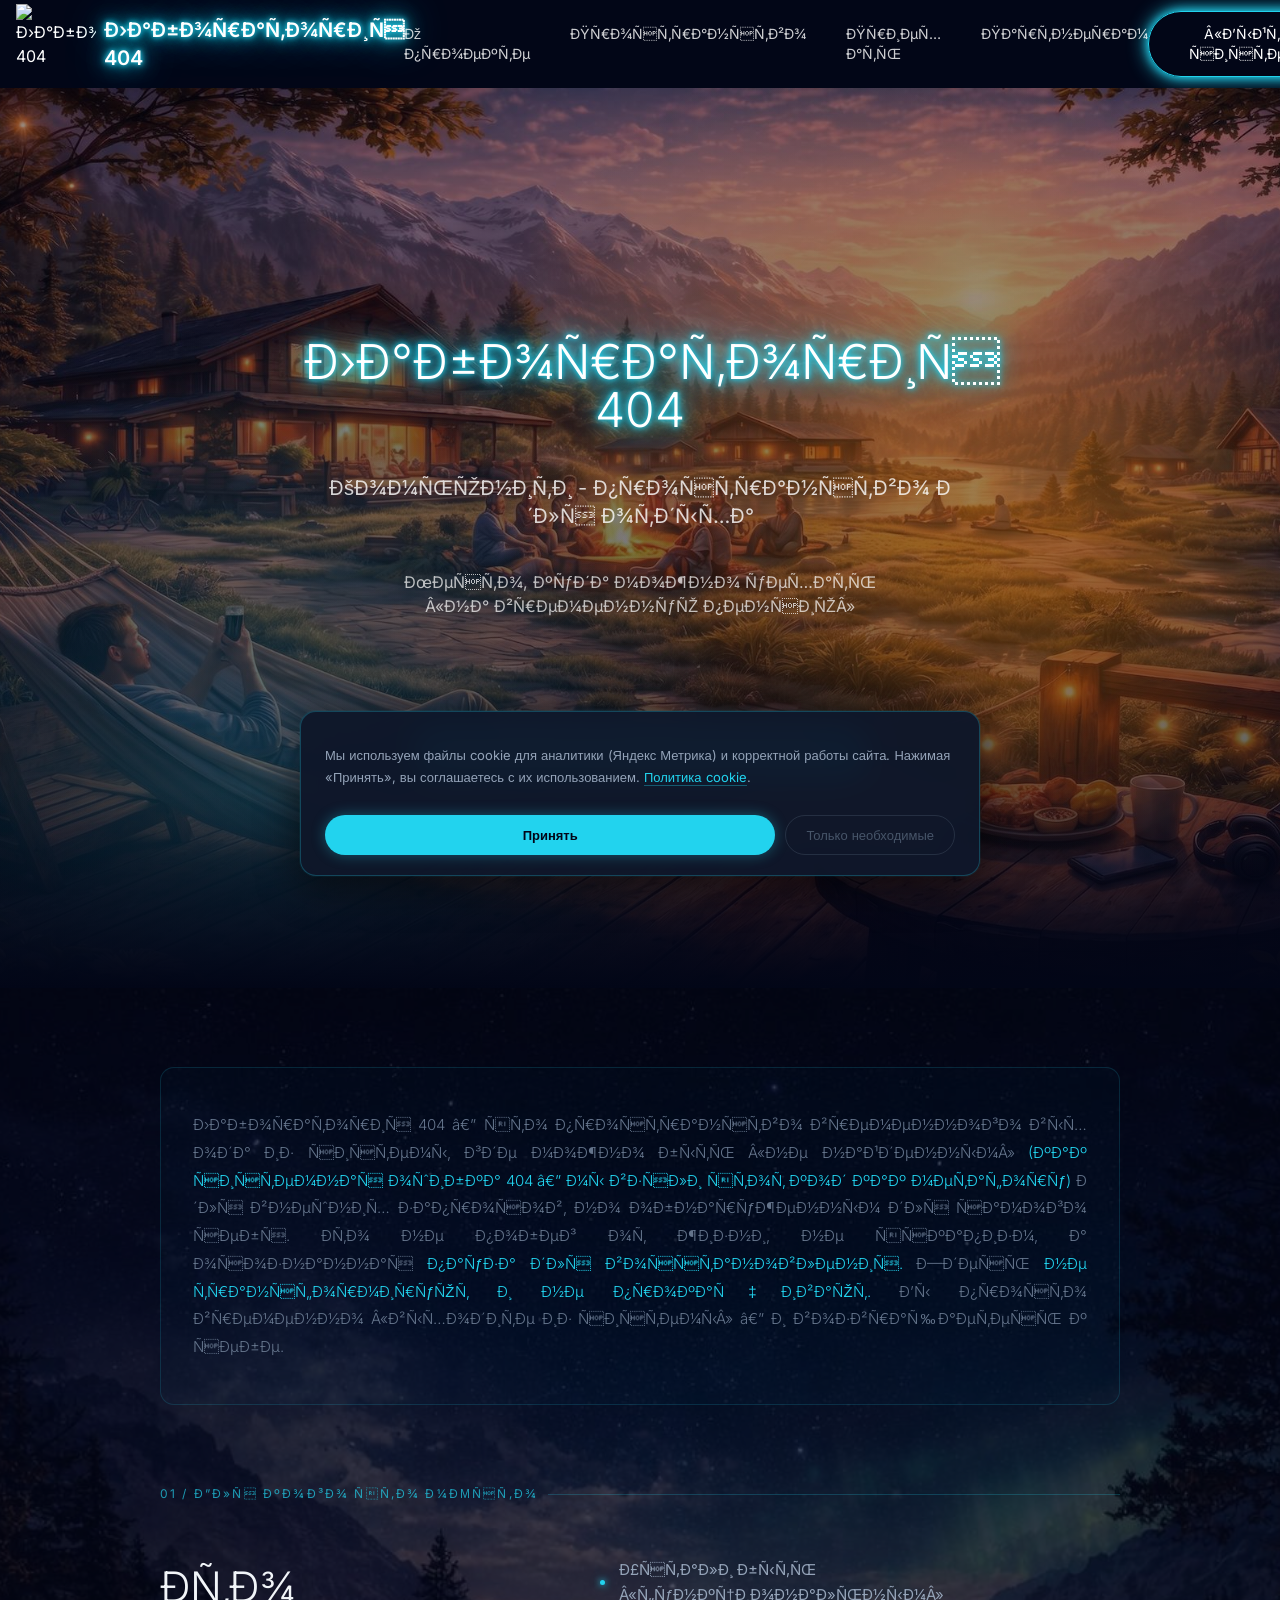
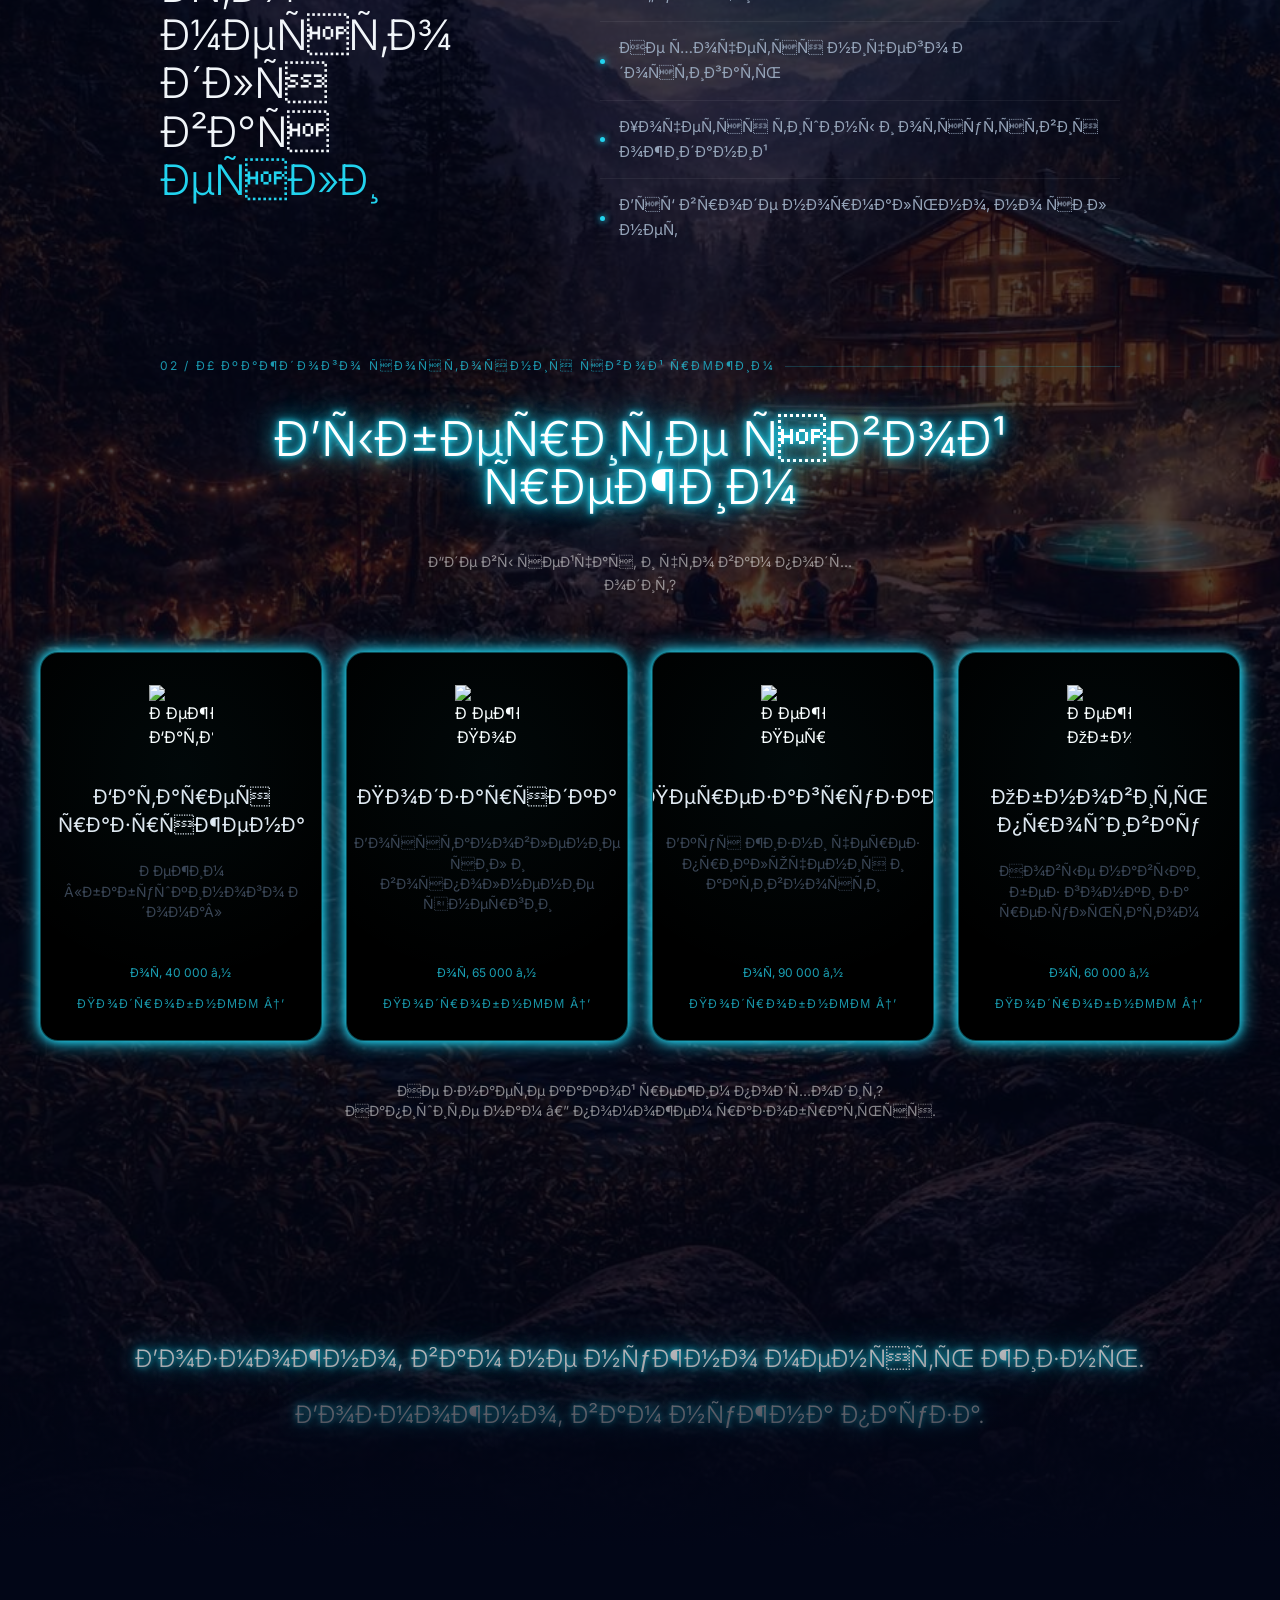
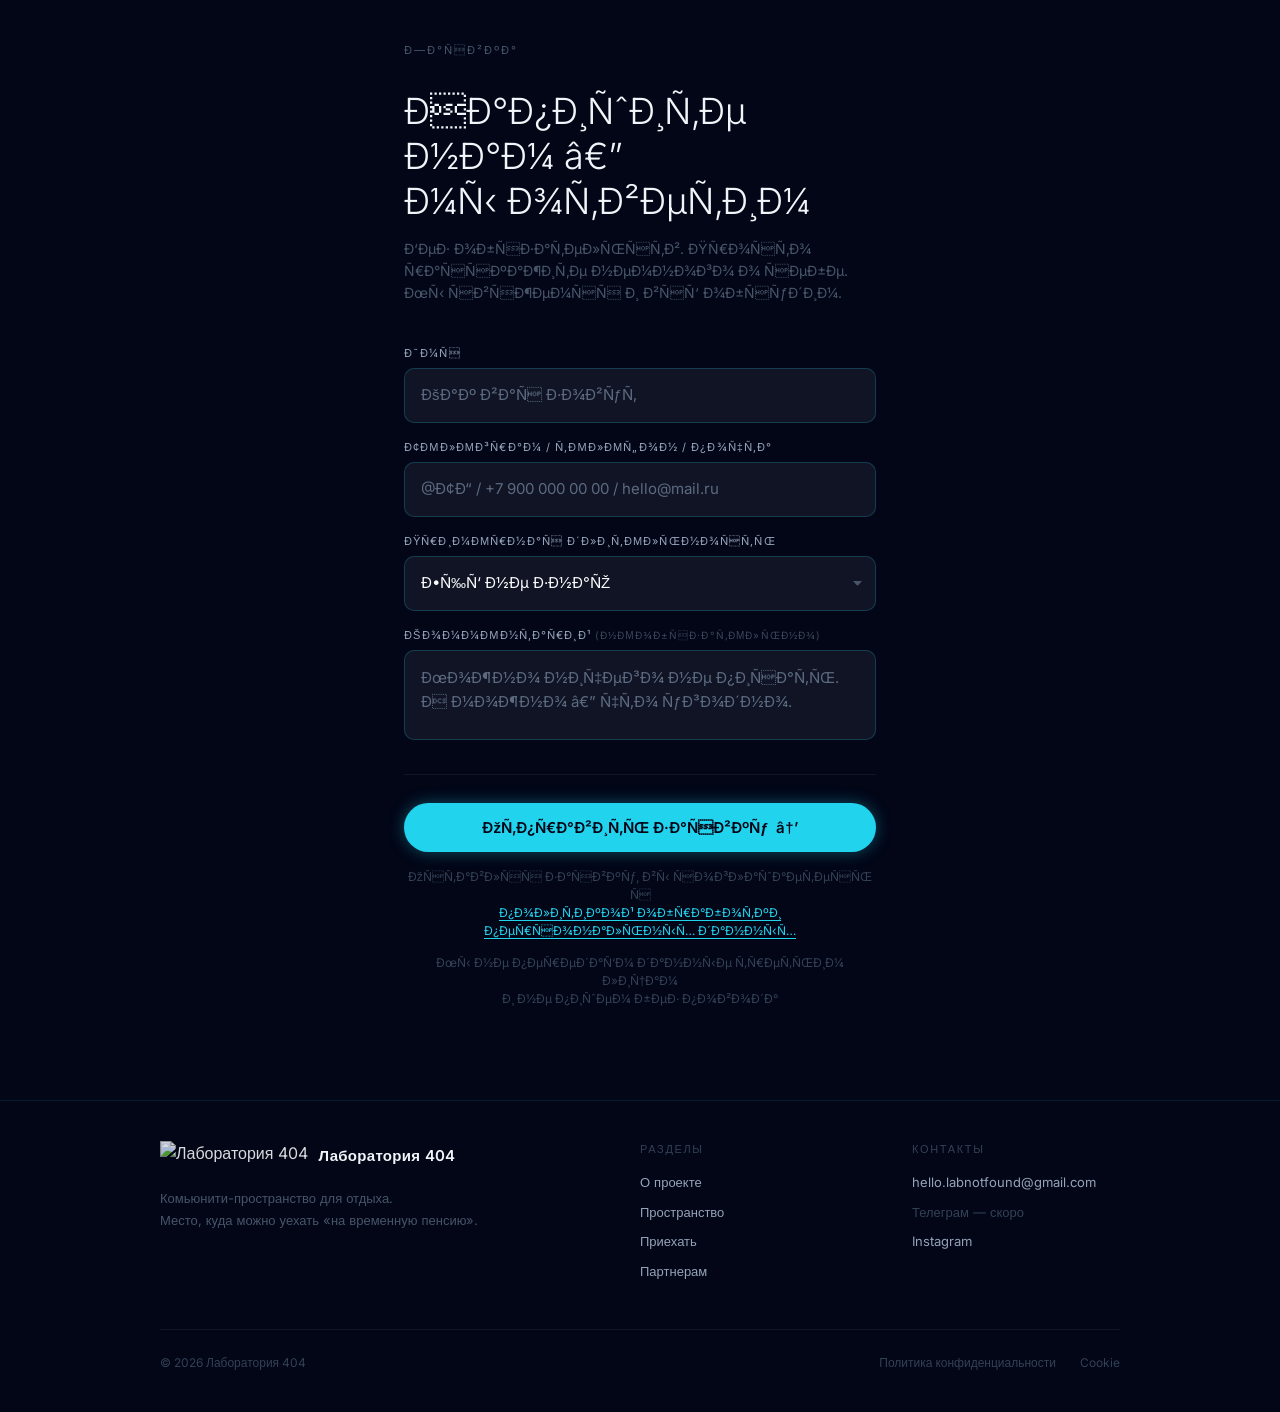
==== index.html @ 7f4d50b2 "Update index.html" ====
<!DOCTYPE html>
<html lang="ru">
<head>
  <!-- Yandex.Metrika counter -->
<script type="text/javascript">
    (function(m,e,t,r,i,k,a){
        m[i]=m[i]||function(){(m[i].a=m[i].a||[]).push(arguments)};
        m[i].l=1*new Date();
        for (var j = 0; j < document.scripts.length; j++) {if (document.scripts[j].src === r) { return; }}
        k=e.createElement(t),a=e.getElementsByTagName(t)[0],k.async=1,k.src=r,a.parentNode.insertBefore(k,a)
    })(window, document,'script','https://mc.yandex.ru/metrika/tag.js?id=109700660', 'ym');

    ym(109700660, 'init', {ssr:true, webvisor:true, clickmap:true, ecommerce:"dataLayer", referrer: document.referrer, url: location.href, accurateTrackBounce:true, trackLinks:true});
</script>
<noscript><div><img src="https://mc.yandex.ru/watch/109700660" style="position:absolute; left:-9999px;" alt="" /></div></noscript>
<!-- /Yandex.Metrika counter -->

  <!-- Meta Pixel Code -->
<script>
!function(f,b,e,v,n,t,s)
{if(f.fbq)return;n=f.fbq=function(){n.callMethod?
n.callMethod.apply(n,arguments):n.queue.push(arguments)};
if(!f._fbq)f._fbq=n;n.push=n;n.loaded=!0;n.version='2.0';
n.queue=[];t=b.createElement(e);t.async=!0;
t.src=v;s=b.getElementsByTagName(e)[0];
s.parentNode.insertBefore(t,s)}(window, document,'script',
'https://connect.facebook.net/en_US/fbevents.js');
fbq('init', '1542488367626641');
fbq('track', 'PageView');
</script>
<noscript><img height="1" width="1" style="display:none"
src="https://www.facebook.com/tr?id=1542488367626641&ev=PageView&noscript=1"
/></noscript>
<!-- End Meta Pixel Code -->
  
<!-- index.html -->
  <meta charset="UTF-8">
  <meta name="viewport" content="width=device-width, initial-scale=1.0">

  <!-- Preload критических фоновых изображений -->
  <link rel="preload" as="image" href="/hero.jpg" media="(min-width: 769px)">
  <link rel="preload" as="image" href="/hero_m.jpg" media="(max-width: 768px)">
  <link rel="preload" as="image" href="/second.jpg" media="(min-width: 769px)">
  <link rel="preload" as="image" href="/second_m.jpg" media="(max-width: 768px)">

  <!-- Шрифт Inter хостится локально — нет внешних запросов -->
  <link rel="preload" as="font" href="/fonts/inter-300.woff2" type="font/woff2" crossorigin>
  <link rel="preload" as="font" href="/fonts/inter-400.woff2" type="font/woff2" crossorigin>
  <link rel="preload" as="font" href="/fonts/inter-600.woff2" type="font/woff2" crossorigin>

  <title>Лаборатория 404 — комьюнити-пространство для отдыха</title>
  <meta name="description" content="Лаборатория 404 — комьюнити-пространство для отдыха. Место, куда можно уехать «на временную пенсию». Без обязательств, целей и продуктивности.">

  <!-- Canonical -->
  <link rel="canonical" href="https://labnotfound.ru/">

  <!-- Open Graph -->
  <meta property="og:type" content="website">
  <meta property="og:url" content="https://labnotfound.ru/">
  <meta property="og:title" content="Лаборатория 404 — комьюнити-пространство для отдыха">
  <meta property="og:description" content="Место, куда можно уехать «на временную пенсию». Без обязательств, целей и продуктивности.">
  <meta property="og:image" content="https://labnotfound.ru/hero.jpg">
  <meta property="og:locale" content="ru_RU">
  <meta property="og:site_name" content="Лаборатория 404">

  <!-- Twitter / X -->
  <meta name="twitter:card" content="summary_large_image">
  <meta name="twitter:title" content="Лаборатория 404 — комьюнити-пространство для отдыха">
  <meta name="twitter:description" content="Место, куда можно уехать «на временную пенсию». Без обязательств, целей и продуктивности.">
  <meta name="twitter:image" content="https://labnotfound.ru/hero.jpg">

  <!-- Иконки -->
  <link rel="icon" type="image/png" href="/logo.png">
  <link rel="apple-touch-icon" href="/logo.png">

  <style>
  /* ── Локальный Inter — без запросов к Google ── */
  @font-face {
    font-family: 'Inter';
    src: url('/fonts/inter-300.woff2') format('woff2');
    font-weight: 300;
    font-style: normal;
    font-display: swap;
  }
  @font-face {
    font-family: 'Inter';
    src: url('/fonts/inter-400.woff2') format('woff2');
    font-weight: 400;
    font-style: normal;
    font-display: swap;
  }
  @font-face {
    font-family: 'Inter';
    src: url('/fonts/inter-600.woff2') format('woff2');
    font-weight: 600;
    font-style: normal;
    font-display: swap;
  }

  /* ── Замена Tailwind CDN: только используемые утилиты ── */
  *, *::before, *::after { box-sizing: border-box; }
  /* Базовый reset (Tailwind preflight) */
  html { line-height: 1.5; -webkit-text-size-adjust: 100%; overflow-x: hidden; }
  body { margin: 0; padding: 0; overflow-x: hidden; }
  a { color: inherit; text-decoration: none; }
  button { background: transparent; border: none; color: inherit; font-family: inherit; cursor: pointer; padding: 0; }
  img, video { max-width: 100%; display: block; }
  .flex { display: flex; }
  .flex-col { flex-direction: column; }
  .grid { display: grid; }
  .hidden { display: none; }
  .block { display: block; }
  .inline-block { display: inline-block; }
  .fixed { position: fixed; }
  .relative { position: relative; }
  .inset-0 { top: 0; right: 0; bottom: 0; left: 0; }
  .items-center { align-items: center; }
  .items-start { align-items: flex-start; }
  .justify-center { justify-content: center; }
  .justify-between { justify-content: space-between; }
  .text-center { text-align: center; }
  .uppercase { text-transform: uppercase; }
  .cursor-pointer { cursor: pointer; }
  .object-contain { object-fit: contain; }
  .transition { transition: all 0.15s ease; }
  .transition-all { transition: all 0.15s ease; }
  .border { border-width: 1px; border-style: solid; }
  .rounded-full { border-radius: 9999px; }
  .rounded-2xl { border-radius: 1rem; }
  .w-6 { width: 1.5rem; }
  .w-16 { width: 4rem; }
  .w-20 { width: 5rem; }
  .h-0\.5 { height: 2px; }
  .h-16 { height: 4rem; }
  .h-20 { height: 5rem; }
  .min-h-screen { min-height: 100vh; }
  .max-w-2xl { max-width: 42rem; }
  .max-w-md { max-width: 28rem; }
  .mx-auto { margin-left: auto; margin-right: auto; }
  .mt-3 { margin-top: 0.75rem; }
  .mt-4 { margin-top: 1rem; }
  .mt-10 { margin-top: 2.5rem; }
  .mt-20 { margin-top: 5rem; }
  .mb-2 { margin-bottom: 0.5rem; }
  .mb-5 { margin-bottom: 1.25rem; }
  .mb-8 { margin-bottom: 2rem; }
  .mb-10 { margin-bottom: 2.5rem; }
  .mr-2 { margin-right: 0.5rem; }
  .mr-8 { margin-right: 2rem; }
  .px-4 { padding-left: 1rem; padding-right: 1rem; }
  .px-5 { padding-left: 1.25rem; padding-right: 1.25rem; }
  .px-6 { padding-left: 1.5rem; padding-right: 1.5rem; }
  .px-10 { padding-left: 2.5rem; padding-right: 2.5rem; }
  .py-1 { padding-top: 0.25rem; padding-bottom: 0.25rem; }
  .py-3 { padding-top: 0.75rem; padding-bottom: 0.75rem; }
  .py-6 { padding-top: 1.5rem; padding-bottom: 1.5rem; }
  .pt-6 { padding-top: 1.5rem; }
  .pt-40 { padding-top: 10rem; }
  .pb-6 { padding-bottom: 1.5rem; }
  .pb-24 { padding-bottom: 6rem; }
  .gap-1\.5 { gap: 0.375rem; }
  .gap-2 { gap: 0.5rem; }
  .gap-6 { gap: 1.5rem; }
  .gap-8 { gap: 2rem; }
  .space-x-10 > * + * { margin-left: 2.5rem; }
  .bg-opacity-95 { --tw-bg-opacity: 0.95; background-color: rgba(2,6,23,0.95); }
  .text-sm { font-size: 0.875rem; line-height: 1.25rem; }
  .text-xs { font-size: 0.75rem; line-height: 1rem; }
  .text-xl { font-size: 1.25rem; line-height: 1.75rem; }
  .text-2xl { font-size: 1.5rem; line-height: 2rem; }
  .text-4xl { font-size: 2.25rem; line-height: 2.5rem; }
  .text-5xl { font-size: 3rem; line-height: 1; }
  .font-light { font-weight: 300; }
  .font-semibold { font-weight: 600; }
  .leading-relaxed { line-height: 1.625; }
  .tracking-widest { letter-spacing: 0.1em; }
  .opacity-50 { opacity: 0.5; }
  .opacity-70 { opacity: 0.7; }
  .opacity-80 { opacity: 0.8; }
  .z-40 { z-index: 40; }
  .z-50 { z-index: 50; }
  /* Цвета */
  .bg-slate-950 { background-color: #020617; }
  .bg-black { background-color: #000; }
  .bg-white { background-color: #fff; }
  .bg-cyan-500 { background-color: #06b6d4; }
  .text-white { color: #fff; }
  .text-cyan-400 { color: #22d3ee; }
  .border-cyan-400 { border-color: #22d3ee; }
  /* Мобильное меню с полупрозрачным фоном */
  #mobile-menu { background-color: rgba(2,6,23,0.95); }
  /* Hover-утилиты */
  .hover\:bg-cyan-400:hover { background-color: #22d3ee; }
  .hover\:text-black:hover { color: #000; }
  .hover\:opacity-100:hover { opacity: 1; }
  /* Адаптив md: (≥768px) */
  @media (min-width: 768px) {
    .md\:hidden { display: none; }
    .md\:block { display: block; }
    .md\:flex { display: flex; }
    .md\:grid-cols-4 { grid-template-columns: repeat(4, minmax(0, 1fr)); }
    .md\:text-2xl { font-size: 1.5rem; line-height: 2rem; }
    .md\:text-5xl { font-size: 3rem; line-height: 1; }
  }
  </style>
  <style>
  body { font-family: 'Inter', sans-serif; }

  .bg-hero {
    position: relative;
    background: url('/hero.jpg');
    background-size: cover;
    background-position: center;
    overflow: hidden;
  }

.bg-secondary {
  background: url('/second.jpg');
  background-size: cover;
  background-position: center;
  background-repeat: no-repeat;
  position: relative;
}

/* затемнение, чтобы текст читался */
.bg-secondary::before {
  content: "";
  position: absolute;
  inset: 0;
  background: rgba(2,6,23,0.7);
  z-index: 0;
}

/* чтобы контент был поверх */
.bg-secondary > * {
  position: relative;
  z-index: 1;
}

    /* Glow effect */
    .glow-text {
      text-shadow:
        0 0 5px #22d3ee,
        0 0 10px #22d3ee,
        0 0 20px #22d3ee,
        0 0 40px #06b6d4;
    }

    .glow-btn {
      box-shadow: 0 0 10px #22d3ee, 0 0 20px #22d3ee;
    }


  /* Темный градиент как у igloo */
  .bg-hero::before {
    content: "";
    position: absolute;
    inset: 0;
    background:
      radial-gradient(circle at 70% 40%, rgba(255,140,0,0.2), transparent 40%),
      radial-gradient(circle at 20% 80%, rgba(34,211,238,0.2), transparent 40%),
      linear-gradient(to bottom, rgba(2,6,23,0.4), rgba(2,6,23,0.7));
    z-index: 1;
  }

  /* Лёгкое "дыхание" фона */
  .bg-secondary {
    animation: bgMove 20s ease-in-out infinite alternate;
    margin-top: -1px;       /* убираем возможный разрыв */
    padding-top: 32px;
  }

  /* Лёгкое "дыхание" фона */
  .bg-hero {
    animation: bgMove 20s ease-in-out infinite alternate;
  }

  @keyframes bgMove {
    0% { background-position: center; }
    100% { background-position: center 20%; }
  }

  /* Мобайл — ПОСЛЕ деклараций анимации, чтобы каскад гарантированно побеждал */
  @media (max-width: 768px) {
    .bg-hero {
      background-image: url('/hero_m.jpg');
      background-size: cover;
      background-position: center;
      animation: none;
    }
    .bg-secondary {
      background-image: url('/second_m.jpg');
      background-size: cover;
      background-position: center;
      animation: none;
    }
  }

  /* Контент поверх */
  .hero-content {
    position: relative;
    z-index: 3;
  }

  /* Параллакс свет */
  .light-glow {
    position: absolute;
    width: 600px;
    height: 600px;
    background: radial-gradient(circle, rgba(255,140,0,0.3), transparent 70%);
    top: 20%;
    left: 60%;
    filter: blur(80px);
    animation: floatLight 10s ease-in-out infinite alternate;
    z-index: 1;
  }

  @keyframes floatLight {
    0% { transform: translateY(0px); }
    100% { transform: translateY(-40px); }
  }

/* На секцию bg-hero добавляем нижний fade */
.bg-hero::after {
  content: "";
  position: absolute;
  bottom: 0;
  left: 0;
  right: 0;
  height: 200px;          /* высота зоны перехода */
  background: linear-gradient(
    to bottom,
    transparent,
    rgba(2, 6, 23, 1)     /* цвет должен совпасть с тоном bg-secondary */
  );
  z-index: 2;             /* поверх фото, но под контентом */
pointer-events: none;
}



/* ── Переход снизу bg-secondary → тёмный фон формы ── */
.bg-secondary::after {
  content: "";
  position: absolute;
  bottom: 0;
  left: 0;
  right: 0;
  height: 200px;
  background: linear-gradient(to bottom, transparent, #020617);
  z-index: 2;
  pointer-events: none;
}

/* ── Форма ── */
.form-section {
  max-width: 520px;
  margin: 0 auto;
  padding: 80px 24px 80px;
}
.form-eyebrow {
  font-size: 11px;
  letter-spacing: 0.18em;
  text-transform: uppercase;
  color: #475569;
  margin-bottom: 16px;
}
.form-heading {
  font-size: clamp(24px, 5vw, 36px);
  font-weight: 300;
  line-height: 1.25;
  color: #f1f5f9;
  margin-bottom: 10px;
}
.form-sub {
  font-size: 14px;
  color: #475569;
  line-height: 1.6;
  margin-bottom: 40px;
}
.f-label {
  display: block;
  font-size: 11px;
  letter-spacing: 0.1em;
  text-transform: uppercase;
  color: #94a3b8;
  margin-bottom: 7px;
}
.f-input, .f-select, .f-textarea {
  width:100%;
  background:rgba(255,255,255,.06);
  border:1px solid rgba(34,211,238,.22);
  border-radius:10px;
  padding:15px 16px;
  font-family:'Inter',sans-serif;
  font-size:15px;
  font-weight:400;
  line-height:1.5;
  color:#f8fafc;
  outline:none;
  transition:background .2s, border-color .2s, box-shadow .2s;
  appearance:none;
  -webkit-appearance:none;
}

.f-input::placeholder,
.f-textarea::placeholder {
  color:#64748b;
  opacity:0.9;
}

.f-input:focus,
.f-select:focus,
.f-textarea:focus {
  background:rgba(34,211,238,.05);
  border-color:#22d3ee;
  box-shadow:0 0 0 3px rgba(34,211,238,.12);
}
.f-textarea { resize: none; height: 90px; line-height: 1.6; }
.f-select-wrap { position: relative; }
.f-select-wrap::after {
  content: '';
  position: absolute;
  right: 14px; top: 50%;
  transform: translateY(-50%);
  width: 9px; height: 5px;
  background: #475569;
  clip-path: polygon(0 0, 100% 0, 50% 100%);
  pointer-events: none;
}
.f-select option { background: #0f172a; color: #f1f5f9; }
.f-mode-row {
  background:rgba(34,211,238,.08);
  border:1px solid rgba(34,211,238,.35);
  border-radius:10px;
  padding:14px 16px;
  font-size:15px;
  font-weight:500;
  color:#67e8f9;
  line-height:1.5;
}
.f-divider { height: 0.5px; background: rgba(255,255,255,0.06); margin: 28px 0; }
.f-submit {
  width: 100%;
  background: #22d3ee;
  color: #020617;
  border: none;
  border-radius: 99px;
  padding: 15px 24px;
  font-family: 'Inter', sans-serif;
  font-size: 15px;
  font-weight: 600;
  cursor: pointer;
  box-shadow: 0 0 16px rgba(34,211,238,0.35);
  transition: box-shadow 0.2s, opacity 0.2s;
  display: flex; align-items: center; justify-content: center; gap: 8px;
}
.f-submit:hover { box-shadow: 0 0 28px rgba(34,211,238,0.55); opacity: 0.92; }
.f-submit:disabled { opacity: 0.4; cursor: not-allowed; }
.f-arrow { transition: transform 0.2s; display: inline-block; }
.f-submit:not(:disabled):hover .f-arrow { transform: translateX(4px); }
.f-status { margin-top: 14px; font-size: 13px; text-align: center;  }
.f-status.success { color: #4ade80; }
.f-status.error   { color: #f87171; }
.f-note { margin-top: 18px; font-size: 12px; color: #334155; text-align: center; line-height: 1.5; }
.field-gap { margin-bottom: 16px; }

.page-hero {
  padding: 60px 0 18px;
}

.hero-eyebrow {
  font-size: 12px;
  letter-spacing: 0.18em;
  text-transform: uppercase;
  color: #22d3ee;
  opacity: 0.7;
  margin-bottom: 40px;
  display: flex;
  align-items: center;
  gap: 10px;
  width: 100%;
  overflow: hidden;
}

.hero-eyebrow span {
  white-space: nowrap;
  flex-shrink: 1;
  min-width: 0;
  overflow: hidden;
  text-overflow: clip;
}

/* линия */
.hero-eyebrow::after {
  content: "";
  flex-grow: 1;
  height: 0.5px;
  background: rgba(34,211,238,0.3);
}

@media (max-width: 768px) {
  .page-hero {
    padding: 40px 24px 36px;
  }
  .hero-eyebrow {
    font-size: 9px;
    letter-spacing: 0.12em;
    gap: 8px;
  }
  .section-num {
    font-size: 9px !important;
    letter-spacing: 0.12em !important;
    gap: 8px !important;
  }
}
.mode-card {
      background: #000;
      border: 1.5px solid rgba(34,211,238,0.35);
      border-radius: 18px;
      padding: 32px 24px 28px;
      display: flex; flex-direction: column;
      align-items: center; text-align: center;
      cursor: pointer;
      transition: border-color 0.25s, transform 0.2s, box-shadow 0.25s;
      position: relative; overflow: hidden;
    }
    .mode-card:hover {
      border-color: rgba(34,211,238,0.8);
      box-shadow: 0 0 24px rgba(34,211,238,0.2), 0 0 48px rgba(34,211,238,0.08);
      transform: translateY(-3px);
    }
    .mode-card::before {
      content: ""; position: absolute; inset: 0;
      background: radial-gradient(circle at 50% 30%, rgba(34,211,238,0.04), transparent 70%);
      pointer-events: none;
    }


  .lab-section {
    padding: 24px 48px 24px;
    font-family: 'Inter', sans-serif;
    color: #f1f5f9;
  }

  .lab-inner {
    max-width: 960px;
    margin: 0 auto;
  }

  .section-num {
    font-size: 12px;
    letter-spacing: 0.18em;
    text-transform: uppercase;
    color: #22d3ee;
    opacity: 0.7;
    margin-bottom: 25px;
    display: flex;
    align-items: center;
    gap: 10px;
  }
.section-num {
  grid-column: 1 / -1;
  width: 100%;
}
  .section-num::after {
    content: "";
    flex: 1;
    height: 0.5px;
    background: rgba(34,211,238,0.3);
  }

  .layout-2col {
    display: grid;
    grid-template-columns: 1fr 1fr;
    gap: 12px 80px;
    align-items: start;
  }

  .section-title {
    font-size: 42px;
    font-weight: 300;
    line-height: 1.15;
    color: #f1f5f9;
    margin-bottom: 10px;
    letter-spacing: -0.02em;
  }

  .section-title em {
    font-style: normal;
    color: #22d3ee;
  }

  .who-flex {
    gap: 80px;
  }

  .items-list {
    display: flex;
    flex-direction: column;
    gap: 0;
  }

  .items-list li {
    font-size: 15px;
    color: #94a3b8;
    line-height: 1.65;
    list-style: none;
    display: flex;
    align-items: center;
    gap: 14px;
    padding: 14px 0;
    border-bottom: 0.5px solid rgba(255,255,255,0.06);
  }

  .items-list li::before {
    content: "";
    width: 5px;
    height: 5px;
    border-radius: 50%;
    background: #22d3ee;
    box-shadow: 0 0 6px #22d3ee, 0 0 12px rgba(34,211,238,0.4);
    flex-shrink: 0;
  }

  .items-list li:last-child {
    border-bottom: none;
  }

  .items-list li .dot {
    width: 3px;
    height: 3px;
    border-radius: 50%;
    background: #22d3ee;
    margin-top: 6px;
    flex-shrink: 0;
    opacity: 0.6;
  }

  .right-col {
    padding-top: 32px;
  }

  .right-label {
    font-size: 11px;
    letter-spacing: 0.18em;
    text-transform: uppercase;
    color: #22d3ee;
    opacity: 0.5;
    margin-bottom: 10px;
  }

  .principle-list {
    display: flex;
    flex-direction: column;
  }

  .principle-item {
    display: grid;
    grid-template-columns: 40px 1fr;
    gap: 8px;
    align-items: start;
    padding: 10px 0;
    border-top: 0.5px solid rgba(255,255,255,0.05);
  }

  .principle-item:last-child {
    border-bottom: 0.5px solid rgba(255,255,255,0.05);
  }

  .p-num {
    font-size: 11px;
    color: #22d3ee;
    opacity: 0.4;
    letter-spacing: 0.1em;
    padding-top: 3px;
  }

  .p-title {
    font-size: 15px;
    font-weight: 400;
    color: #e2e8f0;
    margin-bottom: 6px;
  }

  .p-desc {
    font-size: 13px;
    color: #475569;
    line-height: 1.7;
  }

  .mission-block {
    margin-top: 24px;
margin-bottom: 40px;
    padding: 28px 32px;
    border: 0.5px solid rgba(34,211,238,0.15);
    border-radius: 14px;
    background: rgba(34,211,238,0.02);
  }

  .mission-block p {
    font-size: 15px;
    color: #64748b;
    line-height: 1.85;
    font-weight: 300;
    text-align: justify;
    text-align-last: left;
    hyphens: auto;
  }

  .mission-block em {
    font-style: normal;
    color: #22d3ee;
  }

  @media (max-width: 680px) {
    .lab-section {
      padding: 60px 24px;
    }

    .layout-2col {
      grid-template-columns: 1fr;
      gap: 48px;
    }

    .right-col {
      padding-top: 0;
    }

    .section-title {
      font-size: 30px;
    }

    .who-flex {
      flex-direction: column;
      gap: 24px;
    }

    .who-flex h2 {
      max-width: 100% !important;
    }

    .mission-block {
      /* вне грида, grid-column не нужен */
    }
  }

  /* ===== СТИЛИ МОДАЛОК ===== */
  .modal-overlay {
    position: fixed; inset: 0;
    background: rgba(2,6,23,0.82);
    backdrop-filter: blur(8px);
    -webkit-backdrop-filter: blur(8px);
    z-index: 100;
    display: flex; align-items: center; justify-content: center;
    padding: 16px;
    opacity: 0; pointer-events: none;
    transition: opacity 0.2s;
  }
  .modal-overlay.active { opacity: 1; pointer-events: all; }
  .modal-box {
    background: #0f172a;
    border: 0.5px solid rgba(34,211,238,0.22);
    border-radius: 20px;
    width: 100%; max-width: 520px;
    max-height: 90vh; overflow-y: auto;
    transform: translateY(16px);
    transition: transform 0.25s;
    scrollbar-width: none;
  }
  .modal-box::-webkit-scrollbar { display: none; }
  .modal-overlay.active .modal-box { transform: translateY(0); }
  .modal-hero {
    background: #000;
    padding: 24px 24px 20px;
    border-bottom: 0.5px solid rgba(255,255,255,0.06);
    position: sticky; top: 0; z-index: 2;
  }
  .modal-close {
    position: absolute; top: 16px; right: 16px;
    width: 30px; height: 30px; border-radius: 50%;
    border: 0.5px solid rgba(255,255,255,0.14);
    background: rgba(255,255,255,0.04);
    color: #64748b; font-size: 14px;
    display: flex; align-items: center; justify-content: center;
    cursor: pointer; transition: background 0.15s;
  }
  .modal-close:hover { background: rgba(255,255,255,0.1); color: #f1f5f9; }
  .modal-eyebrow { font-size: 11px; letter-spacing: 0.12em; text-transform: uppercase; margin-bottom: 8px; }
  .modal-title { font-size: 22px; font-weight: 400; color: #f1f5f9; margin-bottom: 10px; }
  .modal-tagline { font-size: 13px; color: #64748b; font-style: italic; }
  .modal-body { padding: 20px 24px 8px; }
  .modal-scroll-zone { max-height: 260px; overflow-y: auto; padding: 20px 24px 0; scrollbar-width: none; }
  .modal-scroll-zone::-webkit-scrollbar { display: none; }
  .m-section { padding-bottom: 18px; margin-bottom: 18px; border-bottom: 0.5px solid rgba(255,255,255,0.06); }
  .m-section:last-child { border-bottom: none; margin-bottom: 0; padding-bottom: 6px; }
  .m-section-label { font-size: 10px; letter-spacing: 0.15em; text-transform: uppercase; color: #22d3ee; opacity: 0.45; margin-bottom: 12px; }
  .who-list { display: flex; flex-direction: column; gap: 9px; }
  .who-item { font-size: 14px; color: #94a3b8; line-height: 1.65; padding-left: 12px; border-left: 1.5px solid rgba(34,211,238,0.2); text-align: justify; }
  .scroll-hint { display: flex; justify-content: center; padding: 8px 0 4px; position: relative; }
  .scroll-hint::before { content: ''; position: absolute; bottom: 100%; left: 0; right: 0; height: 36px; background: linear-gradient(to bottom, transparent, #0d1117); pointer-events: none; }
  .scroll-arrow { width: 28px; height: 28px; border-radius: 50%; border: 0.5px solid rgba(34,211,238,0.3); background: rgba(34,211,238,0.05); display: flex; align-items: center; justify-content: center; animation: scrollbounce 1.8s ease-in-out infinite; }
  .scroll-arrow svg { width: 13px; height: 13px; stroke: #22d3ee; stroke-width: 2; fill: none; opacity: 0.7; }
  @keyframes scrollbounce { 0%,100% { transform: translateY(0); opacity: 0.55; } 50% { transform: translateY(3px); opacity: 1; } }
  .scroll-hint.hidden { opacity: 0; transition: opacity 0.3s; pointer-events: none; }
  .desc-text { font-size: 14px; color: #94a3b8; line-height: 1.8; text-align: justify; }
  .desc-text p { margin-bottom: 10px; }
  .desc-text p:last-child { margin-bottom: 0; }
  .modal-items-list { display: flex; flex-direction: column; gap: 8px; }
  .modal-items-list li { display: flex; align-items: flex-start; gap: 10px; font-size: 14px; color: #94a3b8; line-height: 1.5; list-style: none; text-align: justify; }
  .modal-items-list li::before { content: ""; width: 4px; height: 4px; border-radius: 50%; background: #22d3ee; margin-top: 7px; flex-shrink: 0; }
  .m-divider { height: 0.5px; background: rgba(255,255,255,0.06); margin: 18px 0; }
  .dur-label { font-size: 11px; text-transform: uppercase; letter-spacing: 0.1em; color: #475569; margin-bottom: 10px; }
  .dur-row { display: grid; grid-template-columns: 1fr 1fr 1fr; gap: 8px; }
  .dur-btn {
    background: rgba(255,255,255,0.04);
    border: 0.5px solid rgba(255,255,255,0.1);
    border-radius: 10px; padding: 10px 12px;
    color: #94a3b8; font-size: 13px; cursor: pointer;
    text-align: left; font-family: 'Inter', sans-serif;
    transition: all 0.15s; line-height: 1.3;
  }
  .dur-btn .dur-sub { font-size: 10px; color: #475569; margin-top: 3px; }
  .dur-btn.active { border-color: rgba(34,211,238,0.5); color: #22d3ee; background: rgba(34,211,238,0.05); }
  .dur-btn.active .dur-sub { color: rgba(34,211,238,0.5); }
  .modal-footer { padding: 16px 24px 24px; }
  .btn-book {
    width: 100%; background: #22d3ee; color: #020617;
    border: none; border-radius: 99px; padding: 14px 20px;
    font-size: 15px; font-weight: 600; cursor: pointer;
    font-family: 'Inter', sans-serif;
    box-shadow: 0 0 16px rgba(34,211,238,0.35);
    transition: box-shadow 0.2s, opacity 0.2s;
  }
  .btn-book:hover { box-shadow: 0 0 28px rgba(34,211,238,0.55); opacity: 0.92; }

  /* ── Price block inside modal ── */
  .modal-price-block {
    margin-top: 14px;
    padding: 14px 16px;
    background: rgba(34,211,238,0.05);
    border: 0.5px solid rgba(34,211,238,0.25);
    border-radius: 12px;
    transition: all 0.2s;
    min-height: 52px;
  }
  .modal-price-empty {
    font-size: 12px; color: #475569; text-align: center; padding: 4px 0;
  }
  .modal-price-val {
    font-size: 20px; font-weight: 600; color: #22d3ee;
    letter-spacing: -0.01em;
  }
  .modal-price-label {
    font-size: 10px; text-transform: uppercase; letter-spacing: 0.12em;
    color: #475569; margin-bottom: 4px;
  }

  /* ── "Стоимость от" on mode cards ── */
  .mode-card-price {
    margin-top: 8px;
    font-size: 12px;
    color: #22d3ee;
    opacity: 0.75;
  }
</style>
<script type="application/ld+json">
  {
    "@context": "https://schema.org",
    "@type": "Organization",
    "name": "Лаборатория 404",
    "url": "https://labnotfound.ru/",
    "logo": "https://labnotfound.ru/logo.png",
    "description": "Комьюнити-пространство для отдыха. Место, куда можно уехать на временную пенсию.",
    "contactPoint": {
      "@type": "ContactPoint",
      "email": "hello.labnotfound@gmail.com",
      "contactType": "customer support"
    },
    "sameAs": [
      "https://www.instagram.com/labnotfound"
    ]
  }
  </script>
  <script type="application/ld+json">
  {
    "@context": "https://schema.org",
    "@type": "WebSite",
    "name": "Лаборатория 404",
    "url": "https://labnotfound.ru/"
  }
  </script>
</head>
<body class="bg-slate-950 text-white">

  <!-- Header -->
 <header class="flex justify-between items-center px-4 py-1 relative">
<div class="flex items-center gap-2">
    <img src="/logo.png" alt="Лаборатория 404" class="w-20 h-20 object-contain">
    <div class="text-xl font-semibold glow-text">Лаборатория 404</div>
  </div>

  <!-- Бургер-кнопка (только мобайл) -->
  <button id="burger" class="md:hidden flex flex-col gap-1.5 z-50 mr-2">
    <span class="block w-6 h-0.5 bg-white transition-all"></span>
    <span class="block w-6 h-0.5 bg-white transition-all"></span>
    <span class="block w-6 h-0.5 bg-white transition-all"></span>
  </button>

  <!-- Десктопное меню -->
  <nav class="hidden md:flex space-x-10 text-sm opacity-80">
    <a href="/o-proekte/">О проекте</a>
    <a href="/prostranstvo/">Пространство</a>
    <a href="/priehat/">Приехать</a>
    <a href="/partneram/">Партнерам</a>
  </nav>

<button onclick="scrollToForm()" class="hidden md:block border border-cyan-400 px-10 py-3 rounded-full text-sm hover:bg-cyan-400 hover:text-black transition glow-btn mr-8">
    «Выйти из системы»
  </button>

  <!-- Мобильное меню (выпадает) -->
<div id="mobile-menu" 
     class="fixed inset-0 bg-slate-950 bg-opacity-95 flex-col items-center justify-center gap-8 text-xl z-40"
     style="display: none;">
<a href="/" style="color:#22d3ee; text-decoration:none;">Главная</a>
  <a href="/o-proekte/" class="opacity-80 hover:opacity-100">О проекте</a>
  <a href="/prostranstvo/" class="opacity-80 hover:opacity-100">Пространство</a>
  <a href="/priehat/" class="opacity-80 hover:opacity-100">Приехать</a>
  <a href="/partneram/" class="opacity-80 hover:opacity-100">Партнерам</a>
<button onclick="scrollToForm()" class="border border-cyan-400 px-10 py-3 rounded-full text-sm hover:bg-cyan-400 hover:text-black transition glow-btn mt-4">
    «Выйти из системы»
  </button>
</div>
</header>



<script>
  const burger = document.getElementById('burger');
  const menu = document.getElementById('mobile-menu');

  burger.addEventListener('click', () => {
    if (menu.style.display === 'none' || menu.style.display === '') {
      menu.style.display = 'flex';
      menu.style.flexDirection = 'column';
    } else {
      menu.style.display = 'none';
    }
  });

  menu.querySelectorAll('a, button').forEach(el => {
    el.addEventListener('click', () => {
      menu.style.display = 'none';
    });
  });
</script>

  <!-- Hero -->
<section class="bg-hero min-h-screen flex items-center justify-center text-center px-10">

  <div class="light-glow"></div>

  <div class="max-w-2xl hero-content mx-auto">
    <h1 class="text-5xl font-light mb-10 glow-text" data-text="Лаборатория 404">
      Лаборатория 404
    </h1>

    <p class="text-xl opacity-80 mb-10">Комьюнити - пространство для отдыха</p>

    <p class="opacity-70 mb-8">
      Место, куда можно уехать <br>«на временную пенсию» 
    </p>

<a href="/prostranstvo/"
   class="inline-block bg-cyan-500 text-white px-6 py-3 rounded-full glow-btn mt-20">
  Просто посмотреть →
</a>
  </div>

</section>

<div class="bg-secondary">

  <!-- Features -->
 <div class="lab-section">
  <div class="lab-inner">
    <div class="mission-block" style="margin-top:24px; margin-bottom:80px;">
  <p>
    Лаборатория 404 — это пространство временного выхода из системы, где можно быть «не найденным» 
    <em>(как системная ошибка 404 — мы взяли этот код как метафору)</em>
    для внешних запросов, но обнаруженным для самого себя.
    Это не побег от жизни, не эскапизм, а осознанная
    <em>пауза для восстановления.</em> 
    Здесь <em>не трансформируют и не прокачивают.</em>
    Вы просто временно «выходите из системы» — и возвращаетесь к себе. 
  </p>
</div>

<div class="section-num">01 / Для кого это место</div>

<div class="who-flex" style="display:flex; align-items:flex-start;">

  <h2 class="section-title" style="margin-bottom:0; flex:0 0 auto; max-width:320px;">
    Это место для вас <em>если</em>
  </h2>

  <ul class="items-list" style="flex:1;">
    <li>Устали быть «функциональным»</li>
    <li>Не хочется ничего достигать</li>
    <li>Хочется тишины и отсутствия ожиданий</li>
    <li>Всё вроде нормально, но сил нет</li>
  </ul>

</div>

  </div>
</div>

<!-- Page Hero -->
<div class="lab-inner page-hero">
  <div class="hero-eyebrow"><span>02 / У каждого состояния свой режим</span></div>

  <div class="text-center">
    <h2 class="text-4xl md:text-5xl font-light mb-5 glow-text">
      Выберите свой режим
    </h2>

    <p class="text-sm opacity-50 max-w-md mx-auto leading-relaxed mt-10">
      Где вы сейчас, и что вам подходит?
    </p>
  </div>
</div>

  <!-- Cards -->
  <section class="px-10 py-6">

    <div class="grid md:grid-cols-4 gap-6">


<div class="mode-card bg-black pt-6 pb-6 px-5 rounded-2xl glow-btn flex flex-col items-center text-center cursor-pointer" style="justify-content:space-between;" onclick="openModal('battery')">
  <div class="flex flex-col items-center text-center">
    <img src="/b.png" class="w-16 h-16" style="margin-bottom:14px;" alt="Режим: Батарея разряжена">
    <h3 class="text-xl mb-2" style="font-weight:400;color:#e2e8f0;">Батарея разряжена</h3>
    <p class="opacity-80 text-sm" style="line-height:1.45;color:#475569;">Режим «бабушкиного дома»</p>
  </div>
  <div class="flex flex-col items-center text-center" style="margin-top:20px;">
    <div class="mode-card-price">от 40 000 ₽</div>
    <div class="text-xs text-cyan-400 opacity-70 tracking-widest uppercase" style="margin-top:14px;">Подробнее →</div>
  </div>
</div>

<div class="mode-card bg-black pt-6 pb-6 px-5 rounded-2xl glow-btn flex flex-col items-center text-center cursor-pointer" style="justify-content:space-between;" onclick="openModal('charge')">
  <div class="flex flex-col items-center text-center">
    <img src="/r.png" class="w-16 h-16" style="margin-bottom:14px;" alt="Режим: Подзарядка">
    <h3 class="text-xl mb-2" style="font-weight:400;color:#e2e8f0;">Подзарядка</h3>
    <p class="opacity-80 text-sm" style="line-height:1.45;color:#475569;">Восстановление сил и восполнение энергии</p>
  </div>
  <div class="flex flex-col items-center text-center" style="margin-top:20px;">
    <div class="mode-card-price">от 65 000 ₽</div>
    <div class="text-xs text-cyan-400 opacity-70 tracking-widest uppercase" style="margin-top:14px;">Подробнее →</div>
  </div>
</div>

<div class="mode-card bg-black pt-6 pb-6 px-5 rounded-2xl glow-btn flex flex-col items-center text-center cursor-pointer" style="justify-content:space-between;" onclick="openModal('reload')">
  <div class="flex flex-col items-center text-center">
    <img src="/c.png" class="w-16 h-16" style="margin-bottom:14px;" alt="Режим: Перезагрузка">
    <h3 class="text-xl mb-2" style="font-weight:400;color:#e2e8f0;">Перезагрузка</h3>
    <p class="opacity-80 text-sm" style="line-height:1.45;color:#475569;">Вкус жизни через приключения и активности</p>
  </div>
  <div class="flex flex-col items-center text-center" style="margin-top:20px;">
    <div class="mode-card-price">от 90 000 ₽</div>
    <div class="text-xs text-cyan-400 opacity-70 tracking-widest uppercase" style="margin-top:14px;">Подробнее →</div>
  </div>
</div>

<div class="mode-card bg-black pt-6 pb-6 px-5 rounded-2xl glow-btn flex flex-col items-center text-center cursor-pointer" style="justify-content:space-between;" onclick="openModal('update')">
  <div class="flex flex-col items-center text-center">
    <img src="/u.png" class="w-16 h-16" style="margin-bottom:14px;" alt="Режим: Обновить прошивку">
    <h3 class="text-xl mb-2" style="font-weight:400;color:#e2e8f0;">Обновить прошивку</h3>
    <p class="opacity-80 text-sm" style="line-height:1.45;color:#475569;">Новые навыки без гонки за результатом</p>
  </div>
  <div class="flex flex-col items-center text-center" style="margin-top:20px;">
    <div class="mode-card-price">от 60 000 ₽</div>
    <div class="text-xs text-cyan-400 opacity-70 tracking-widest uppercase" style="margin-top:14px;">Подробнее →</div>
  </div>
</div>
 
</div>  
      <p class="text-center text-sm opacity-50 mt-10">Не знаете какой режим подходит?<br>Напишите нам — поможем разобраться.</p> 
</section>

  <!-- CTA -->
<section class="text-center pt-40 pb-24 px-5">
    <p class="text-2xl md:text-2xl font-light opacity-70 glow-text leading-relaxed" >
      Возможно, вам не нужно менять жизнь.
    </p>
    <p class="text-2xl md:text-2xl font-light mt-3 opacity-50 glow-text leading-relaxed" >
      Возможно, вам нужна пауза.
    </p>
  </section>

</div>

<!-- ===== ФОРМА ЗАЯВКИ ===== -->
<section id="form" style="background: #020617; ">
    <div class="form-section">
      <p class="form-eyebrow">Заявка</p>
      <h2 class="form-heading">Напишите нам —<br>мы ответим</h2>
      <p class="form-sub">Без обязательств. Просто расскажите немного о себе.<br>Мы свяжемся и всё обсудим.</p>
 
   
      <form id="contact-form" action="https://formspree.io/f/mykvykby" method="POST">
 
        <input type="hidden" name="Режим" id="mode-input" value="">
 
        <div class="field-gap" id="mode-display-wrap" style="display:none;">
          <p class="f-label">Выбранный режим</p>
          <div class="f-mode-row" id="mode-display" style="display:block;"></div>
        </div>
 
        <div class="field-gap">
          <label class="f-label" for="f-name">Имя</label>
          <input class="f-input" type="text" id="f-name" name="Имя" placeholder="Как вас зовут" required>
        </div>
 
        <div class="field-gap">
          <label class="f-label" for="f-contact">Телеграм / телефон / почта</label>
          <input class="f-input" type="text" id="f-contact" name="Контакт" placeholder="@ТГ / +7 900 000 00 00 / hello@mail.ru" required>
        </div>
 
        <div class="field-gap">
          <label class="f-label" for="f-dur">Примерная длительность</label>
          <div class="f-select-wrap">
            <select class="f-select" id="f-dur" name="Длительность">
              <option value="">Ещё не знаю</option>
              <option value="Неделя">Неделя</option>
              <option value="2 недели">2 недели</option>
              <option value="Месяц">Месяц</option>
              <option value="Другое">Другое</option>
            </select>
          </div>
        </div>
 
        <div class="field-gap">
          <label class="f-label" for="f-comment">Комментарий <span style="opacity:.4; font-size:10px;">(необязательно)</span></label>
          <textarea class="f-textarea" id="f-comment" name="Комментарий" placeholder="Можно ничего не писать. А можно — что угодно."></textarea>
        </div>
 
        <div class="f-divider"></div>
 
        <button type="submit" class="f-submit" id="f-submit-btn">
          <span id="f-btn-text">Отправить заявку</span>
          <span class="f-arrow">→</span>
        </button>
        <p class="f-note" style="margin-top:16px;">
          Оставляя заявку, вы соглашаетесь с <br><a href="/personal-data-policy.html" target="_blank" style="color:#22d3ee; text-decoration:underline; text-underline-offset:3px;">политикой обработки персональных данных</a>
        </p>
     <p class="f-status" id="f-status"></p>
      </form>
 
       <p class="f-note" style="margin-top:9px;">Мы не передаём данные третьим лицам<br>и не пишем без повода</p>
    </div>
  </section>

<!-- ===== ФУТЕР ===== -->
<div id="site-footer"></div>
<script>
  fetch('/footer.html')
    .then(r => r.text())
    .then(html => { document.getElementById('site-footer').outerHTML = html; });
</script>

<!-- ===== МОДАЛКА: БАТАРЕЯ РАЗРЯЖЕНА ===== -->
<div class="modal-overlay" id="modal-battery" onclick="closeOnOverlay(event,'battery')">
  <div class="modal-box">
    <div class="modal-hero">
      <button class="modal-close" onclick="closeModal('battery')">✕</button>
      <div class="modal-eyebrow" style="color:#fb923c;">Базовый режим</div>
      <div class="modal-title">🔋 Батарея разряжена</div>
      <div class="modal-tagline">Режим «бабушкиного дома»</div>
    </div>
    <div class="modal-scroll-zone" id="scroll-battery">
      <div class="m-section">
        <div class="m-section-label">Суть</div>
        <div class="desc-text">
           <p>Вас встречают, селят, кормят. Можно спать сколько заходите, смотреть в потолок, читать, смотреть сериалы.</p>
          <p>Никто не тянет на активности, не спрашивает о планах. Безусловное принятие и покой. Есть ритм дня, но нет требований. Есть люди рядом, но нет обязанности общаться.</p>
          <p>Задача — восстановить базовые функции: сон, нервную систему, ощущение безопасности.</p>
        </div>
      </div>
      <div class="m-section">
        <div class="m-section-label">Для кого</div>
        <div class="who-list">
          <div class="who-item">Для тех, у кого ресурсы закончились и нужна пауза</div>
          <div class="who-item">Когда ритм жизни больше не вывозится, а продолжение работы без остановки приводит к сбою</div>
          <div class="who-item">Когда не хочется ничего объяснять и ничего из себя делать</div>
        </div>
      </div>
      <div class="m-section">
        <div class="m-section-label">Что входит</div>
        <ul class="modal-items-list">
          <li>Проживание, питание 2–3 раза в день (общая простая еда)</li>
          <li>Доступ к общим пространствам: кухня и гостиная, двор, природа</li>
          <li>Люди рядом — быть в окружении комьюнити</li>
          <li>Сон без будильников и расписания</li>
          <li>Полное отсутствие программы и обязательств</li>
        </ul>
      </div>
    </div>
    <div class="scroll-hint" id="hint-battery">
      <div class="scroll-arrow"><svg viewBox="0 0 14 14"><polyline points="2,4 7,10 12,4"/></svg></div>
    </div>
    <div class="modal-body">
      <div class="m-divider"></div>
      <div class="dur-label">Выберите длительность</div>
      <div class="dur-row" id="dur-row-battery">
        <button class="dur-btn active" onclick="selectDur(this,'battery')">
          <div>Неделя</div>
        </button>
        <button class="dur-btn" onclick="selectDur(this,'battery')">
          <div>2 недели</div>
        </button>
        <button class="dur-btn" onclick="selectDur(this,'battery')">
          <div>Месяц</div>
        </button>
      </div>
      <div class="modal-price-block" id="price-battery"></div>
    </div>
    <div class="modal-footer"><button class="btn-book" onclick="bookFromModal('battery', '🔋 Батарея разряжена')">Оставить заявку →</button></div>
  </div>
</div>

<!-- ===== МОДАЛКА: ПОДЗАРЯДКА ===== -->
<div class="modal-overlay" id="modal-charge" onclick="closeOnOverlay(event,'charge')">
  <div class="modal-box">
    <div class="modal-hero">
      <button class="modal-close" onclick="closeModal('charge')">✕</button>
      <div class="modal-title">⚡ Подзарядка</div>
      <div class="modal-tagline">Мягкое восстановление</div>
    </div>
    <div class="modal-scroll-zone" id="scroll-charge">
      <div class="m-section">
        <div class="m-section-label">Суть</div>
        <div class="desc-text">
          <p>Аккуратное восполнение ресурса через тело и внимание. Помочь телу вспомнить, как жить без напряжения. Помочь энергии вернуться и беречь её.</p>
          <p>Никаких целей. Никаких результатов. Просто поддержка организма.</p>
        </div>
      </div>
      <div class="m-section">
        <div class="m-section-label">Для кого</div>
        <div class="who-list">
          <div class="who-item">Вы ещё держитесь, но уже на пределе — хотите восстановиться до того, как станет совсем тяжело</div>
          <div class="who-item">Или вы уже немного восстановились и хочется мягко поддержать тело и энергию</div>
          <div class="who-item">Если хочется чего-то мягкого — не лежать и не бежать</div>
        </div>
      </div>
      <div class="m-section">
        <div class="m-section-label">Что входит</div>
        <ul class="modal-items-list">
          <li>Массаж</li>
          <li>Баня</li>
          <li>Йога</li>
          <li>Практики</li>
        </ul>
      </div>
    </div>
    <div class="scroll-hint" id="hint-charge">
      <div class="scroll-arrow"><svg viewBox="0 0 14 14"><polyline points="2,4 7,10 12,4"/></svg></div>
    </div>
    <div class="modal-body">
      <div class="m-divider"></div>
      <div class="dur-label">Выберите длительность</div>
      <div class="dur-row" id="dur-row-charge">
        <button class="dur-btn active" onclick="selectDur(this,'charge')">
          <div>Неделя</div>
        </button>
        <button class="dur-btn" onclick="selectDur(this,'charge')">
          <div>2 недели</div>
        </button>
        <button class="dur-btn" onclick="selectDur(this,'charge')">
          <div>Месяц</div>
        </button>
      </div>
      <div class="modal-price-block" id="price-charge"></div>
    </div>
    <div class="modal-footer"><button class="btn-book" onclick="bookFromModal('charge', '⚡ Подзарядка')">Оставить заявку →</button></div>
  </div>
</div>

<!-- ===== МОДАЛКА: ПЕРЕЗАГРУЗКА ===== -->
<div class="modal-overlay" id="modal-reload" onclick="closeOnOverlay(event,'reload')">
  <div class="modal-box">
    <div class="modal-hero">
      <button class="modal-close" onclick="closeModal('reload')">✕</button>
      <div class="modal-title">🔥 Перезагрузка</div>
      <div class="modal-tagline">Когда появляется интерес к миру, приходит время движения.</div>
    </div>
    <div class="modal-scroll-zone" id="scroll-reload">
      <div class="m-section">
        <div class="m-section-label">Суть</div>
        <div class="desc-text">
          <p>Это режим возвращения вкуса к жизни. Бережная перезагрузка через впечатления, активности, природу. В окружении людей, которые с тобой на одной волне.</p>
          <p>Здесь нет цели «перезапустить жизнь». Только почувствовать её.</p>
        </div>
      </div>
      <div class="m-section">
        <div class="m-section-label">Для кого</div>
        <div class="who-list">
          <div class="who-item">Если появилось желание двигаться и хочется впечатлений, но без перегруза</div>
          <div class="who-item">Когда хочется сменить среду и быть среди людей без необходимости «соответствовать»</div>
          <div class="who-item">Когда хочется просто ощутить, что жизнь — это не только работа и бытовые дела</div>
        </div>
      </div>
      <div class="m-section">
        <div class="m-section-label">Что входит</div>
        <ul class="modal-items-list">
          <li>Поездки по красивым местам</li>
          <li>Лёгкие приключения</li>
          <li>Совместные активности</li>
        </ul>
      </div>
    </div>
    <div class="scroll-hint" id="hint-reload">
      <div class="scroll-arrow"><svg viewBox="0 0 14 14"><polyline points="2,4 7,10 12,4"/></svg></div>
    </div>
    <div class="modal-body">
      <div class="m-divider"></div>
      <div class="dur-label">Выберите длительность</div>
      <div class="dur-row" id="dur-row-reload">
        <button class="dur-btn active" onclick="selectDur(this,'reload')">
          <div>Неделя</div>
        </button>
        <button class="dur-btn" onclick="selectDur(this,'reload')">
          <div>2 недели</div>
        </button>
        <button class="dur-btn" onclick="selectDur(this,'reload')">
          <div>Месяц</div>
        </button>
      </div>
      <div class="modal-price-block" id="price-reload"></div>
    </div>
    <div class="modal-footer"><button class="btn-book" onclick="bookFromModal('reload', '🔥 Перезагрузка')">Оставить заявку →</button></div>
  </div>
</div>

<!-- ===== МОДАЛКА: ОБНОВИТЬ ПРОШИВКУ ===== -->
<div class="modal-overlay" id="modal-update" onclick="closeOnOverlay(event,'update')">
  <div class="modal-box">
    <div class="modal-hero">
      <button class="modal-close" onclick="closeModal('update')">✕</button>
      <div class="modal-title">⚙️ Обновить прошивку</div>
      <div class="modal-tagline">Новые навыки без гонки за результатом. Только если действительно хочется.</div>
    </div>
    <div class="modal-scroll-zone" id="scroll-update">
      <div class="m-section">
        <div class="m-section-label">Суть</div>
        <div class="desc-text">
          <p>Освоение того, на что всё время не было времени.</p>
          <p>Не курсы, а попробуй то, что откладывал. Можно передумать. Можно бросить. Процесс важнее результата.</p>
        </div>
      </div>
      <div class="m-section">
        <div class="m-section-label">Для кого</div>
        <div class="who-list">
          <div class="who-item">Для тех, у кого появился внутренний запрос учиться и пробовать</div>
          <div class="who-item">Если есть вещи, которые давно хотелось попробовать, но «не было времени»</div>
          <div class="who-item">Если хочется двигаться, но без давления результата и оценки</div>
        </div>
      </div>
      <div class="m-section">
        <div class="m-section-label">Что входит</div>
        <ul class="modal-items-list">
          <li>Иностранные языки</li>
          <li>Творчество — рисунок, гончарство, что угодно</li>
          <li>Навыки руками и ремёсла</li>
          <li>Спорт «для себя»</li>
          <li>Знания «для себя» — не для карьеры</li>
          <li>Воркшопы от резидентов и приглашённых экспертов</li>
        </ul>
      </div>
    </div>
    <div class="scroll-hint" id="hint-update">
      <div class="scroll-arrow"><svg viewBox="0 0 14 14"><polyline points="2,4 7,10 12,4"/></svg></div>
    </div>
    <div class="modal-body">
      <div class="m-divider"></div>
      <div class="dur-label">Выберите длительность</div>
      <div class="dur-row" id="dur-row-update">
        <button class="dur-btn active" onclick="selectDur(this,'update')">
          <div>Неделя</div>
        </button>
        <button class="dur-btn" onclick="selectDur(this,'update')">
          <div>2 недели</div>
        </button>
        <button class="dur-btn" onclick="selectDur(this,'update')">
          <div>Месяц</div>
        </button>
      </div>
      <div class="modal-price-block" id="price-update"></div>
    </div>
    <div class="modal-footer"><button class="btn-book" onclick="bookFromModal('update', '⚙️ Обновить прошивку')">Оставить заявку →</button></div>
  </div>
</div>

<!-- ===== СКРИПТЫ МОДАЛОК ===== -->
<script>
  /* ── Pricing data ── */
  const priceData = {
    battery: {
      week:  '40 000 ₽',
      two:   '70 000 ₽',
      month: '100 000 ₽'
    },
    charge: {
      week:  '65 000 ₽',
      two:   '105 000 ₽',
      month: '145 000 ₽'
    },
    reload: {
      week:  '90 000 ₽',
      two:   '130 000 ₽',
      month: '160 000 ₽'
    },
    update: {
      week:  '60 000 ₽',
      two:   '90 000 ₽',
      month: '110 000 ₽'
    }
  };

  const durKeyMap = { 'Неделя': 'week', '2 недели': 'two', 'Месяц': 'month' };
  const durLabelMap = { week: 'Неделя', two: '2 недели', month: 'Месяц' };

  function updateModalPrice(modalId) {
    const block = document.getElementById('price-' + modalId);
    if (!block) return;
    const row = document.getElementById('dur-row-' + modalId);
    const activeBtn = row ? row.querySelector('.dur-btn.active') : null;
    if (!activeBtn) {
      block.innerHTML = '<div class="modal-price-empty">Выберите длительность</div>';
      return;
    }
    const durText = activeBtn.querySelector('div:first-child').textContent.trim();
    const durKey = durKeyMap[durText];
    const price = priceData[modalId] && durKey ? priceData[modalId][durKey] : null;
    if (price) {
      block.innerHTML = `<div class="modal-price-label">Стоимость</div><div class="modal-price-val">${price}</div>`;
    } else {
      block.innerHTML = '<div class="modal-price-empty">Обсудим индивидуально</div>';
    }
  }

  function openModal(id) {
    document.getElementById('modal-' + id).classList.add('active');
    document.body.style.overflow = 'hidden';
    updateModalPrice(id);
  }
  function closeModal(id) {
    document.getElementById('modal-' + id).classList.remove('active');
    document.body.style.overflow = '';
  }
  function closeOnOverlay(e, id) {
    if (e.target === e.currentTarget) closeModal(id);
  }
  document.addEventListener('keydown', (e) => {
    if (e.key === 'Escape') {
      document.querySelectorAll('.modal-overlay.active').forEach(m => {
        m.classList.remove('active');
        document.body.style.overflow = '';
      });
    }
  });
  ['battery','charge','reload','update'].forEach(function(id) {
    var zone = document.getElementById('scroll-' + id);
    var hint = document.getElementById('hint-' + id);
    if (!zone || !hint) return;
    zone.addEventListener('scroll', function() {
      var atBottom = zone.scrollHeight - zone.scrollTop - zone.clientHeight < 10;
      hint.classList.toggle('hidden', atBottom);
    });
  });
  function selectDur(btn, modalId) {
    btn.closest('.dur-row').querySelectorAll('.dur-btn').forEach(b => b.classList.remove('active'));
    btn.classList.add('active');
    if (modalId) updateModalPrice(modalId);
  }

  /* Инициализация цен при загрузке для всех модалок */
  document.addEventListener('DOMContentLoaded', () => {
    ['battery','charge','reload','update'].forEach(id => updateModalPrice(id));
  });

/* — Кнопка "Оставить заявку" из модалки — */
  function bookFromModal(modalId, modeName) {
    // Берём выбранную длительность из этой модалки
    const modal = document.getElementById('modal-' + modalId);
    const activeDur = modal.querySelector('.dur-btn.active');
    const dur = activeDur ? activeDur.querySelector('div:first-child').textContent.trim() : '';
 
    // Закрываем модалку
    closeModal(modalId);
 
    // Заполняем форму
    document.getElementById('mode-input').value = modeName;
    document.getElementById('mode-display').textContent = modeName;
    document.getElementById('mode-display-wrap').style.display = 'block';
    if (dur) {
      const sel = document.getElementById('f-dur');
      for (let opt of sel.options) {
        if (opt.value === dur) { sel.value = dur; break; }
      }
    }
 
    // Скролл к форме
    setTimeout(() => {
      document.getElementById('form').scrollIntoView({ behavior: 'smooth', block: 'start' });
    }, 100);
  }
 
  /* — Кнопки "Выйти из системы" → скролл к форме — */
  function scrollToForm(e) {
    if (e) e.preventDefault();
    document.getElementById('form').scrollIntoView({ behavior: 'smooth', block: 'start' });
  }
 
  /* — Отправка формы — */
  const contactForm = document.getElementById('contact-form');
  const submitBtn   = document.getElementById('f-submit-btn');
  const btnText     = document.getElementById('f-btn-text');
  const statusEl    = document.getElementById('f-status');
 
  contactForm.addEventListener('submit', async (e) => {
    e.preventDefault();
    submitBtn.disabled = true;
    btnText.textContent = 'Отправляем...';
    statusEl.className = 'f-status';
    statusEl.textContent = '';
 
    try {
      const res = await fetch(contactForm.action, {
        method: 'POST',
        body: new FormData(contactForm),
        headers: { 'Accept': 'application/json' }
      });
      if (res.ok) {
        statusEl.textContent = 'Заявка отправлена. Мы напишем в ближайшее время.';
        statusEl.className = 'f-status success';
        contactForm.reset();
        document.getElementById('mode-display-wrap').style.display = 'none';
        btnText.textContent = 'Отправлено ✓';
      } else {
        throw new Error();
      }
    } catch {
      statusEl.textContent = 'Что-то пошло не так. Напишите нам напрямую.';
      statusEl.className = 'f-status error';
      submitBtn.disabled = false;
      btnText.textContent = 'Отправить заявку';
    }
  });
</script>

<!-- Cookie-баннер + Яндекс Метрика -->
<script src="/cookie-banner.js"></script>

</body>
</html>
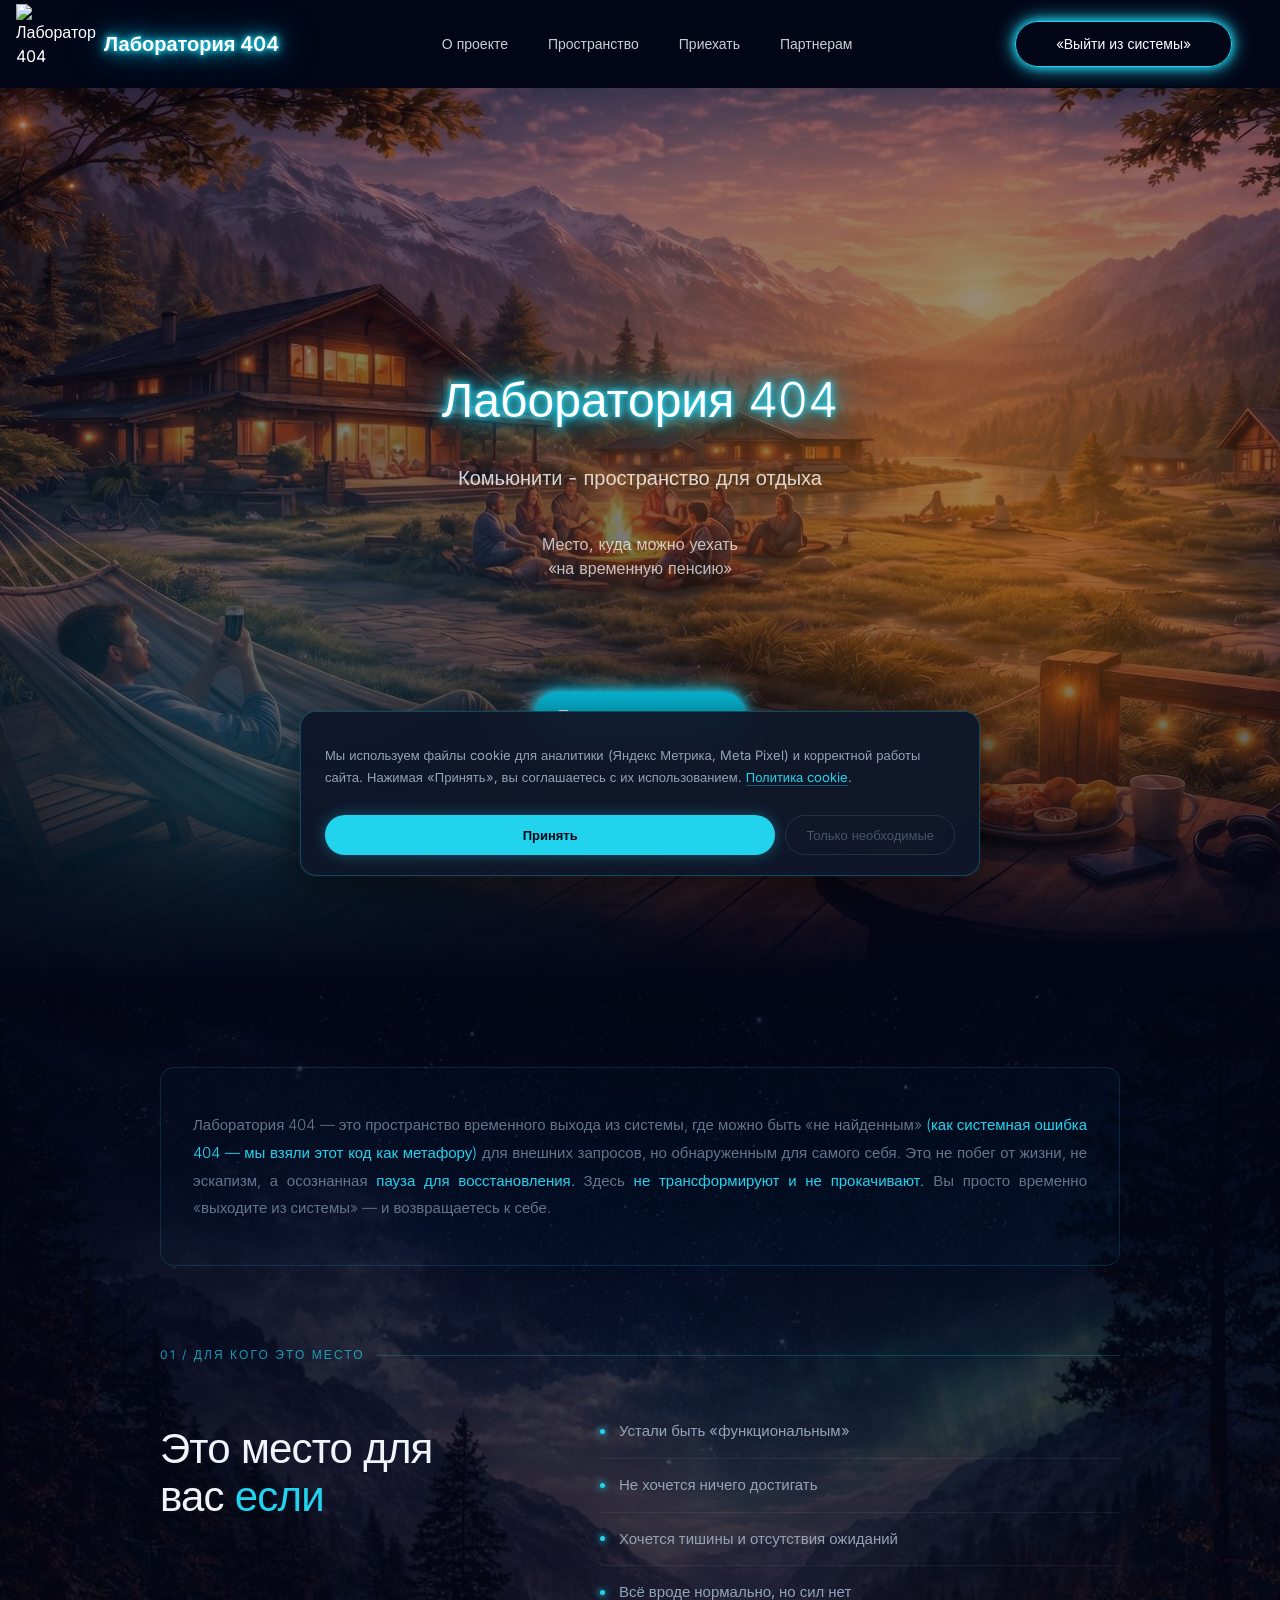
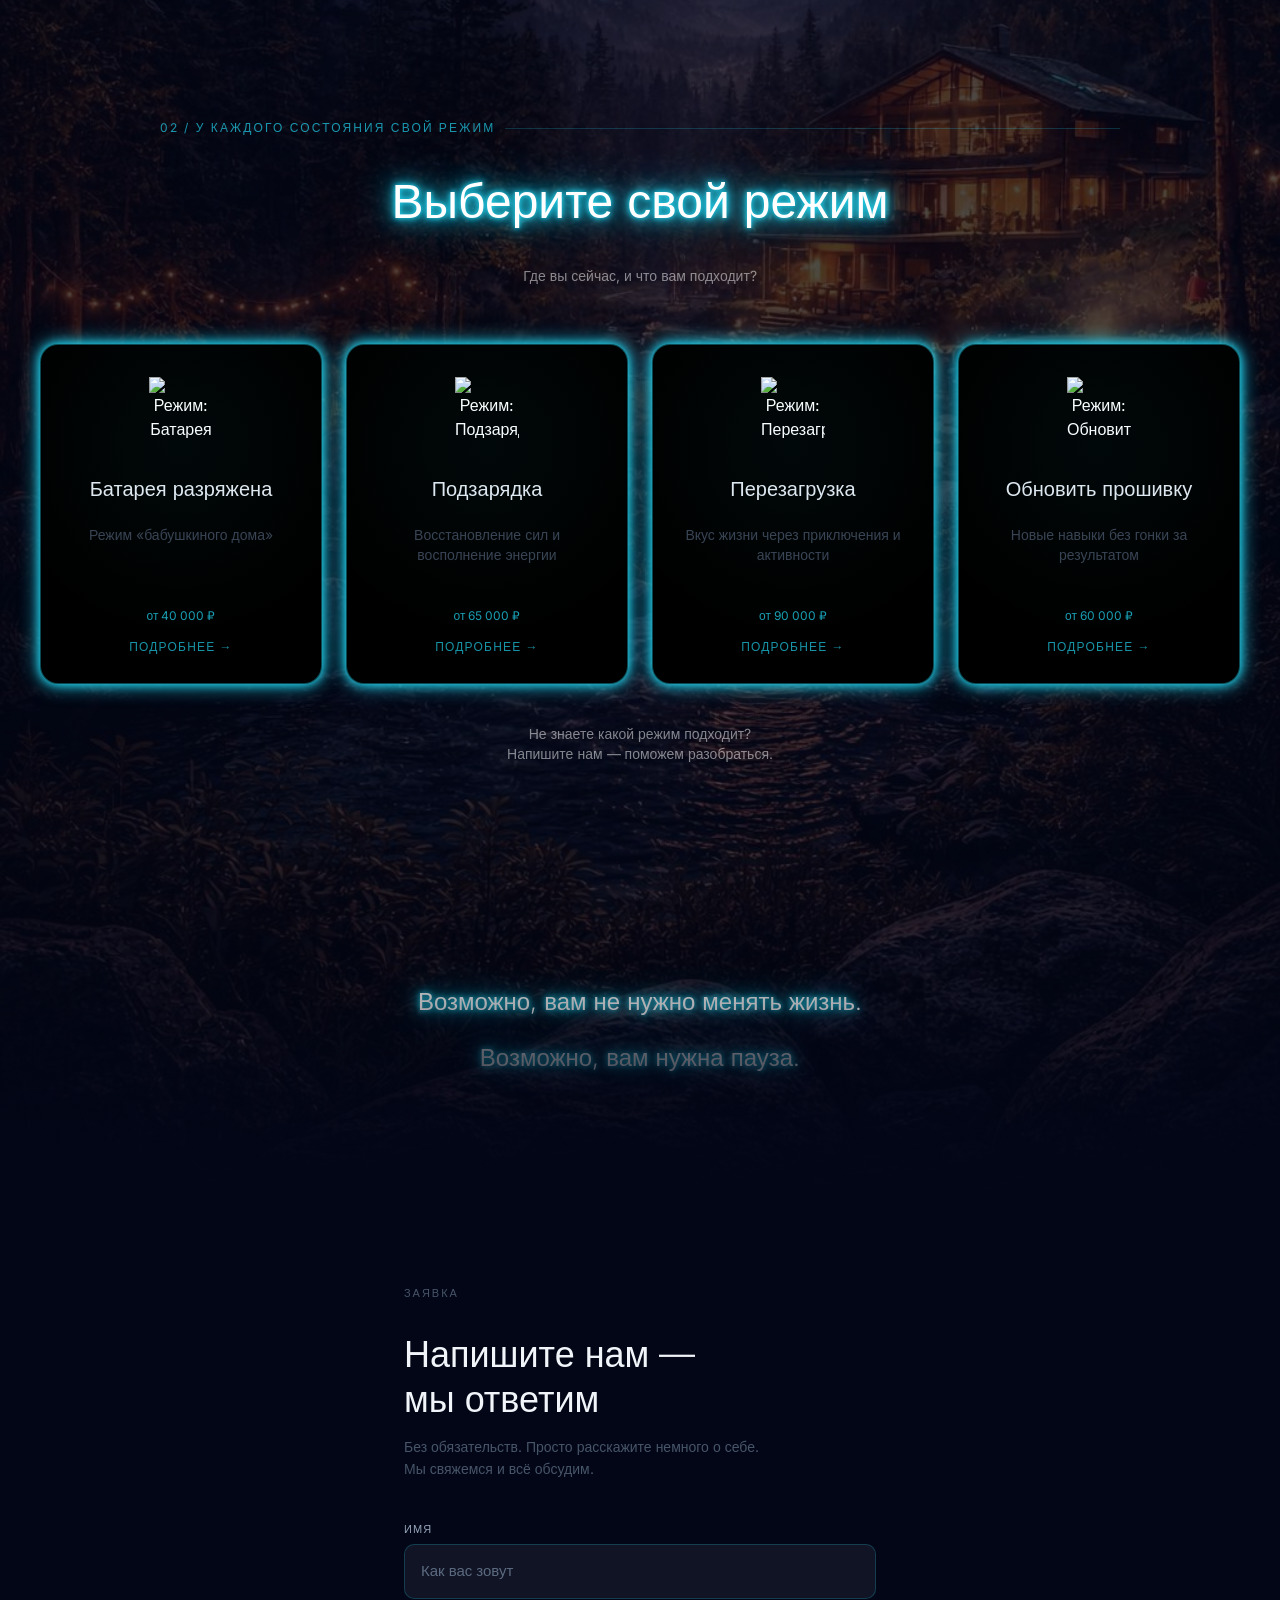
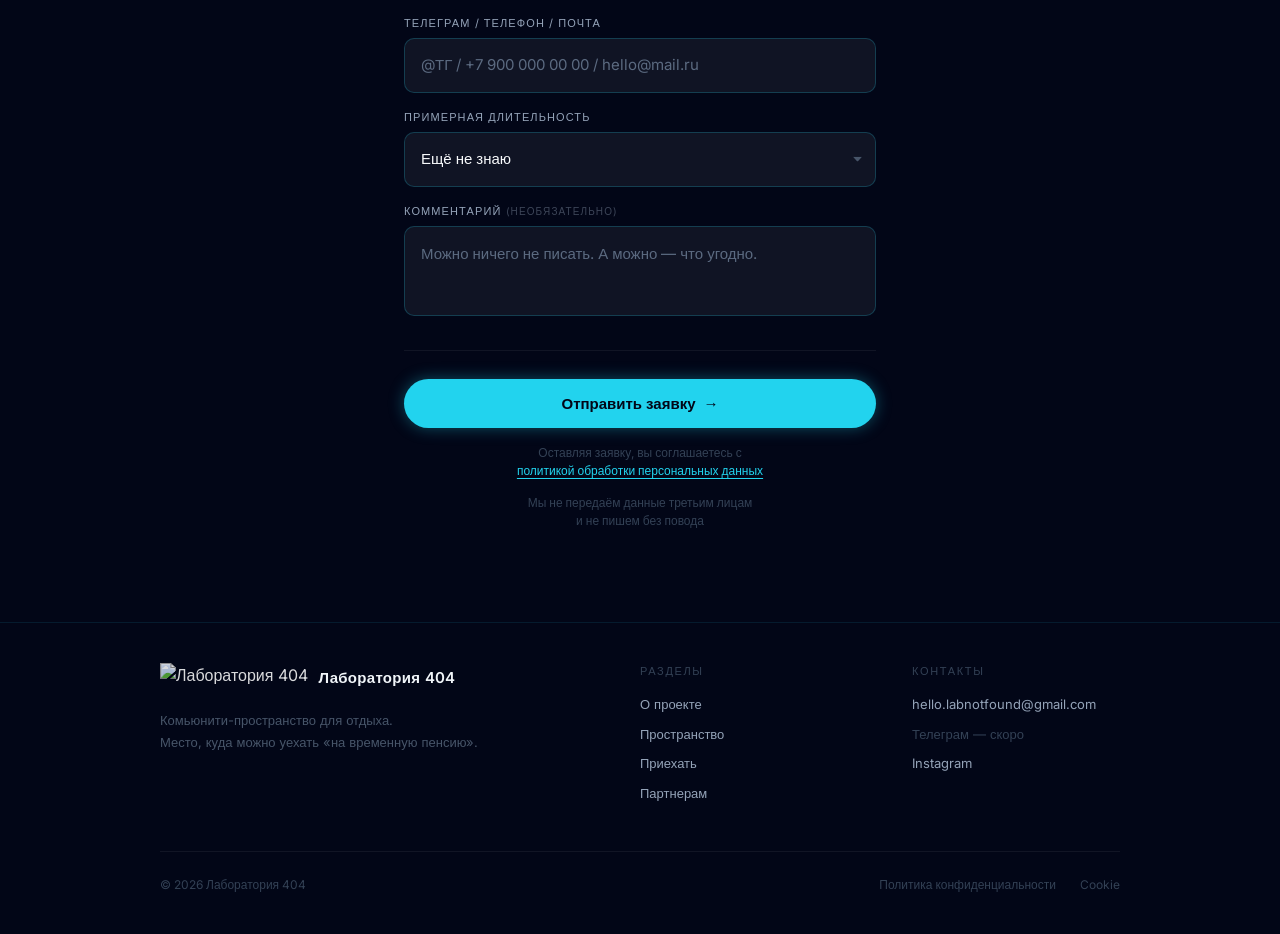
==== commit 91589ae2: "Update index.html" ====
--- a/index.html
+++ b/index.html
@@ -1,38 +1,7 @@
 <!DOCTYPE html>
 <html lang="ru">
 <head>
-  <!-- Yandex.Metrika counter -->
-<script type="text/javascript">
-    (function(m,e,t,r,i,k,a){
-        m[i]=m[i]||function(){(m[i].a=m[i].a||[]).push(arguments)};
-        m[i].l=1*new Date();
-        for (var j = 0; j < document.scripts.length; j++) {if (document.scripts[j].src === r) { return; }}
-        k=e.createElement(t),a=e.getElementsByTagName(t)[0],k.async=1,k.src=r,a.parentNode.insertBefore(k,a)
-    })(window, document,'script','https://mc.yandex.ru/metrika/tag.js?id=109700660', 'ym');
-
-    ym(109700660, 'init', {ssr:true, webvisor:true, clickmap:true, ecommerce:"dataLayer", referrer: document.referrer, url: location.href, accurateTrackBounce:true, trackLinks:true});
-</script>
-<noscript><div><img src="https://mc.yandex.ru/watch/109700660" style="position:absolute; left:-9999px;" alt="" /></div></noscript>
-<!-- /Yandex.Metrika counter -->
-
-  <!-- Meta Pixel Code -->
-<script>
-!function(f,b,e,v,n,t,s)
-{if(f.fbq)return;n=f.fbq=function(){n.callMethod?
-n.callMethod.apply(n,arguments):n.queue.push(arguments)};
-if(!f._fbq)f._fbq=n;n.push=n;n.loaded=!0;n.version='2.0';
-n.queue=[];t=b.createElement(e);t.async=!0;
-t.src=v;s=b.getElementsByTagName(e)[0];
-s.parentNode.insertBefore(t,s)}(window, document,'script',
-'https://connect.facebook.net/en_US/fbevents.js');
-fbq('init', '1542488367626641');
-fbq('track', 'PageView');
-</script>
-<noscript><img height="1" width="1" style="display:none"
-src="https://www.facebook.com/tr?id=1542488367626641&ev=PageView&noscript=1"
-/></noscript>
-<!-- End Meta Pixel Code -->
-  
+   
 <!-- index.html -->
   <meta charset="UTF-8">
   <meta name="viewport" content="width=device-width, initial-scale=1.0">
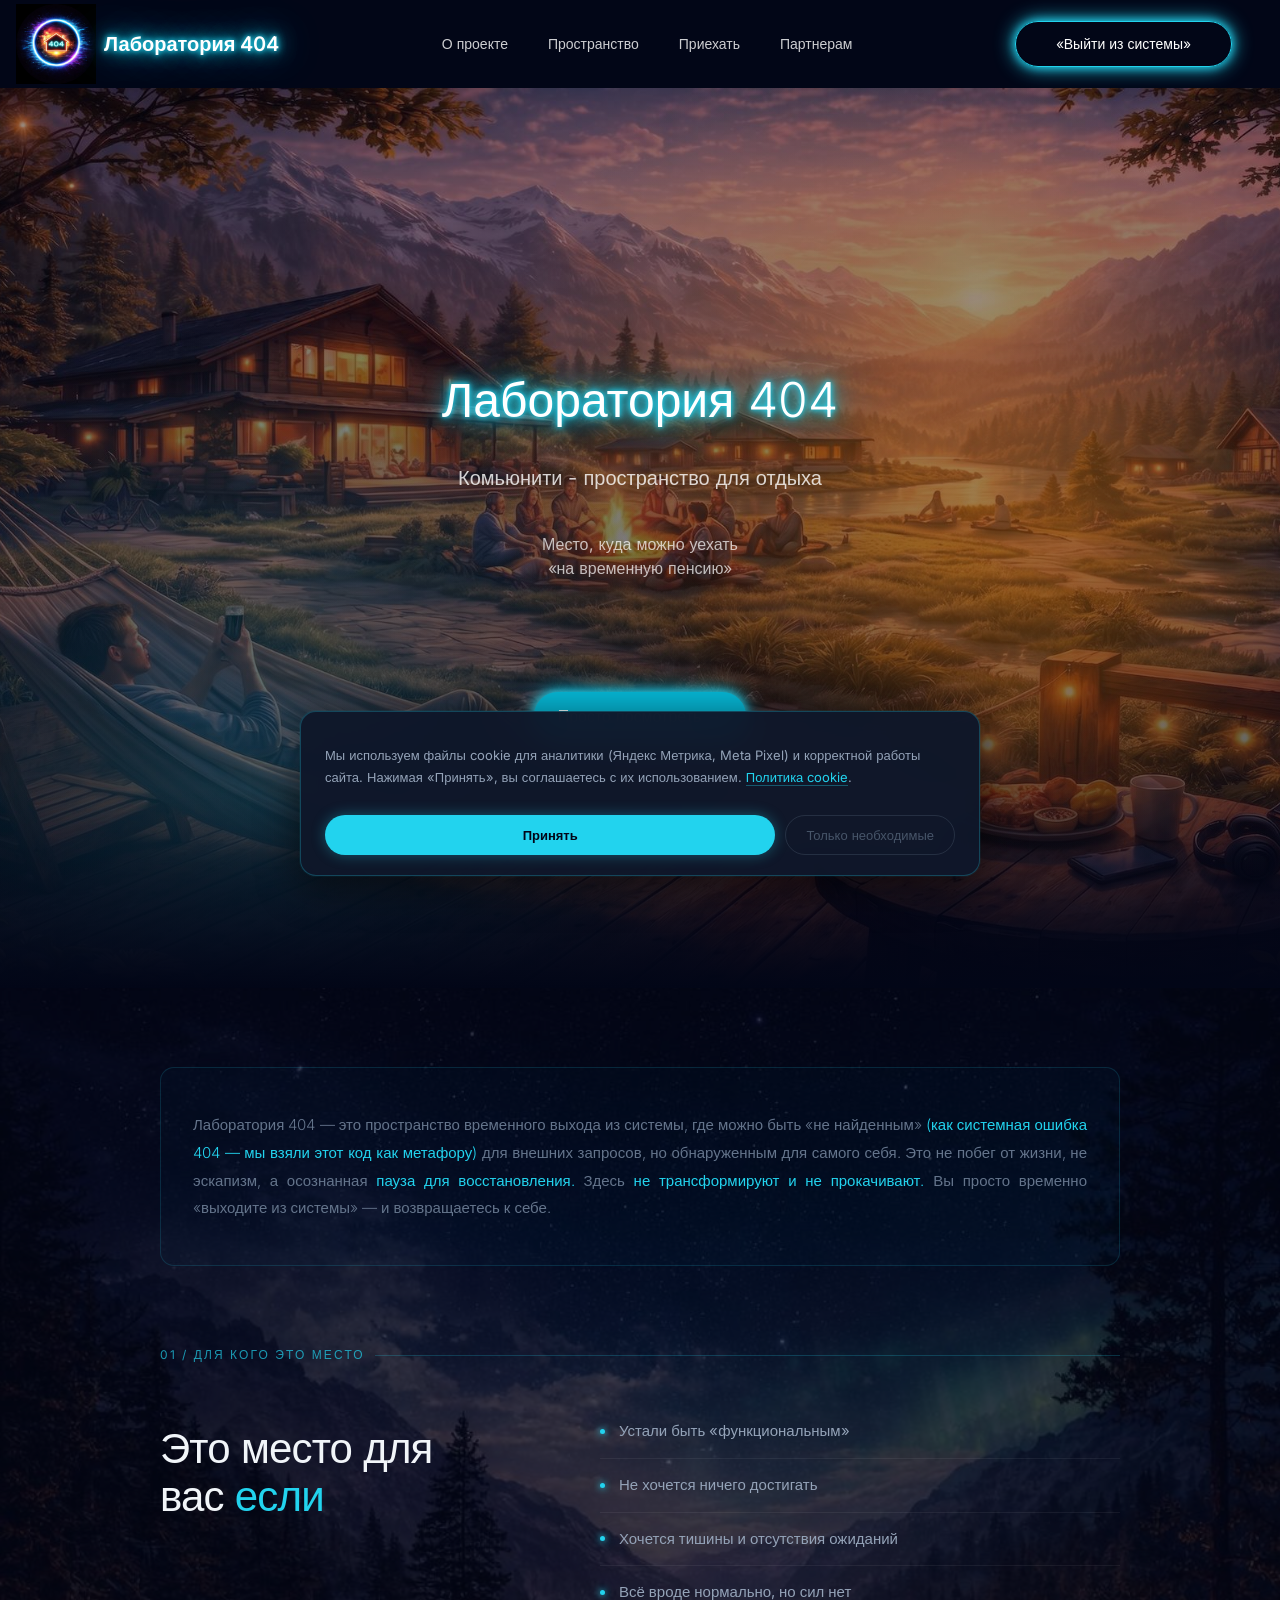
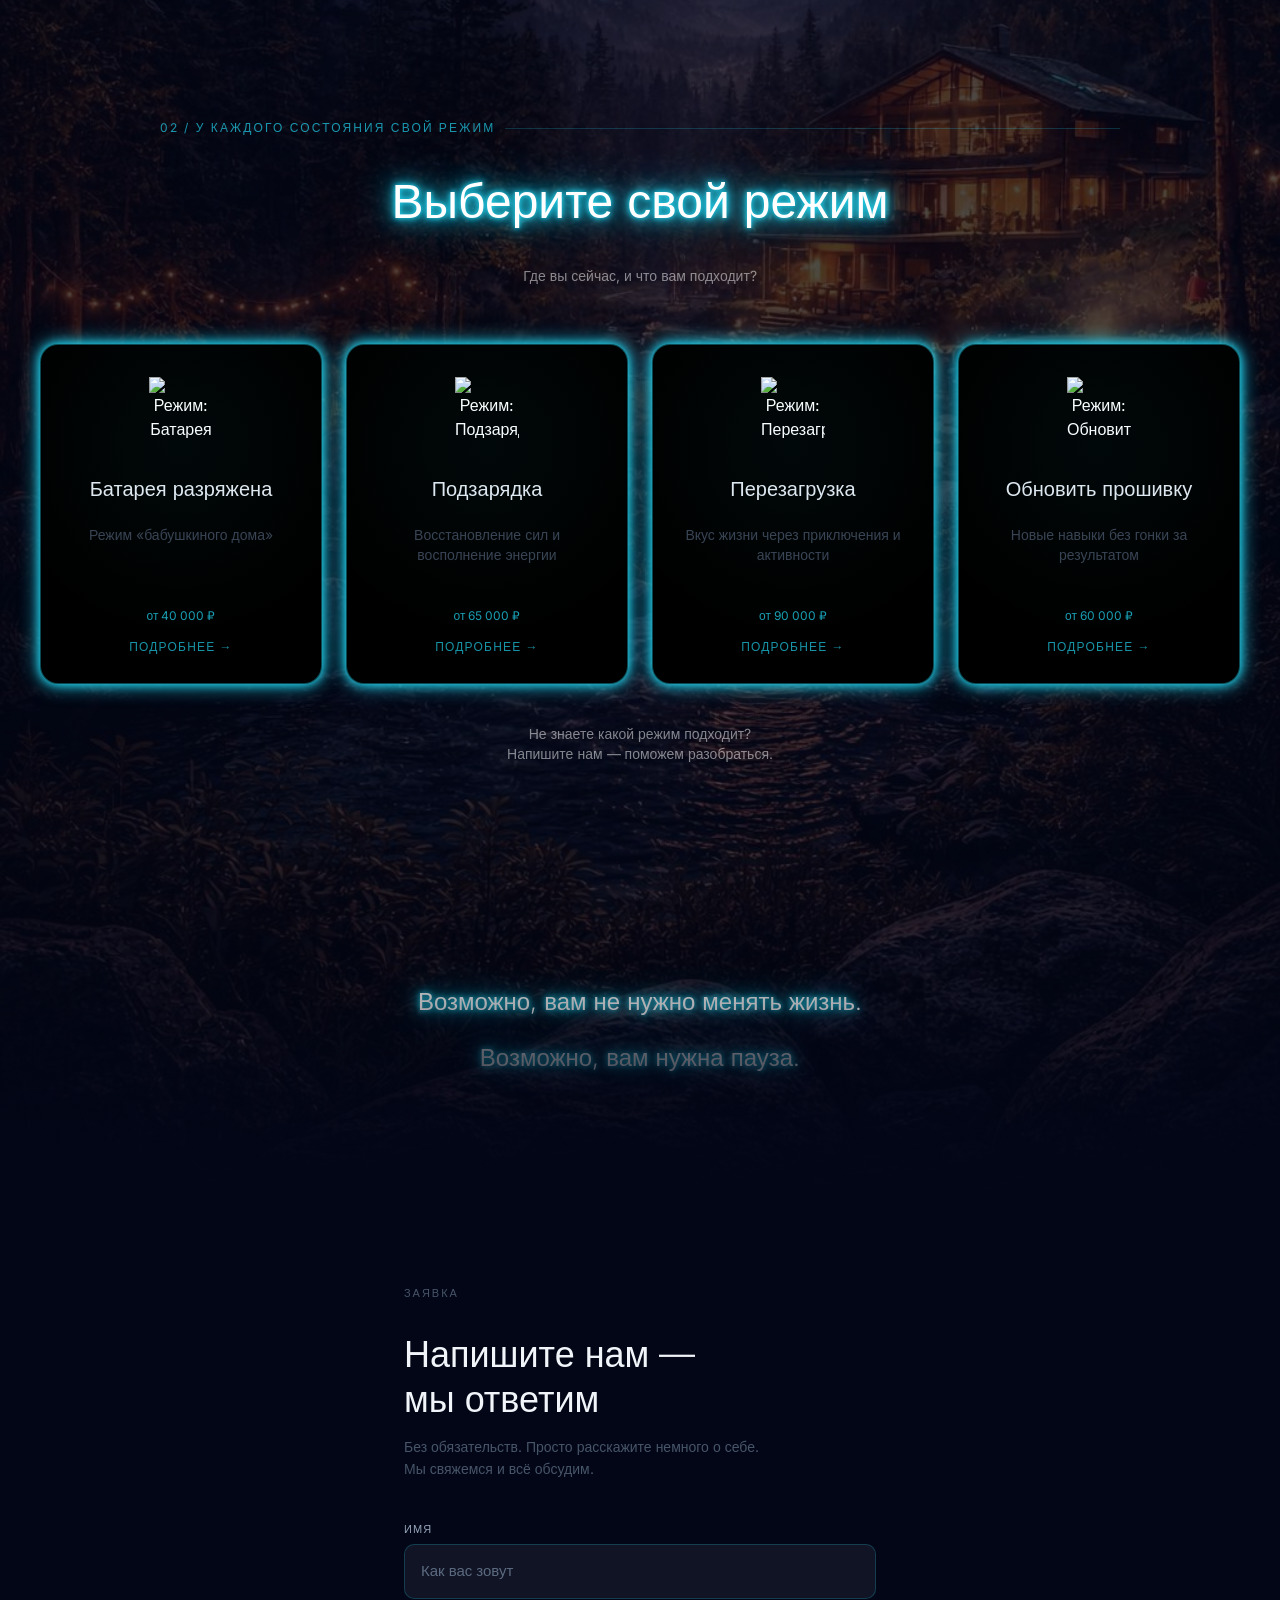
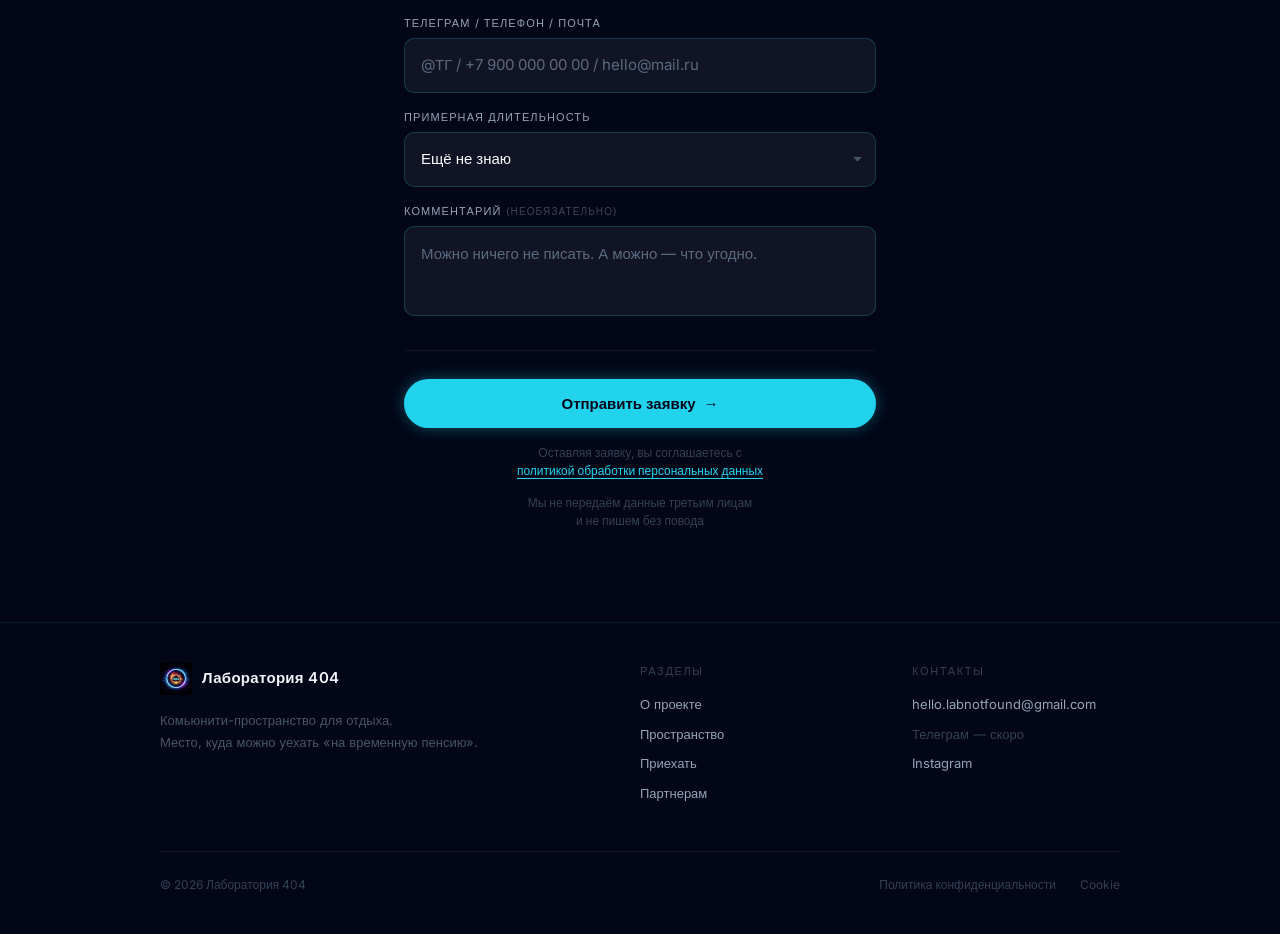
==== commit 4a84305c: "Update index.html" ====
--- a/index.html
+++ b/index.html
@@ -1,7 +1,7 @@
 <!DOCTYPE html>
 <html lang="ru">
 <head>
-   
+
 <!-- index.html -->
   <meta charset="UTF-8">
   <meta name="viewport" content="width=device-width, initial-scale=1.0">
@@ -39,8 +39,8 @@
   <meta name="twitter:image" content="https://labnotfound.ru/hero.jpg">
 
   <!-- Иконки -->
-  <link rel="icon" type="image/png" href="/logo.png">
-  <link rel="apple-touch-icon" href="/logo.png">
+  <link rel="icon" href="https://labnotfound.ru/favicon.ico" type="image/x-icon">
+  <link rel="apple-touch-icon" sizes="180x180" href="/apple-touch-icon.png">
 
   <style>
   /* ── Локальный Inter — без запросов к Google ── */
@@ -527,11 +527,10 @@
     display: flex;
     align-items: center;
     gap: 10px;
-  }
-.section-num {
   grid-column: 1 / -1;
   width: 100%;
-}
+  }
+
   .section-num::after {
     content: "";
     flex: 1;
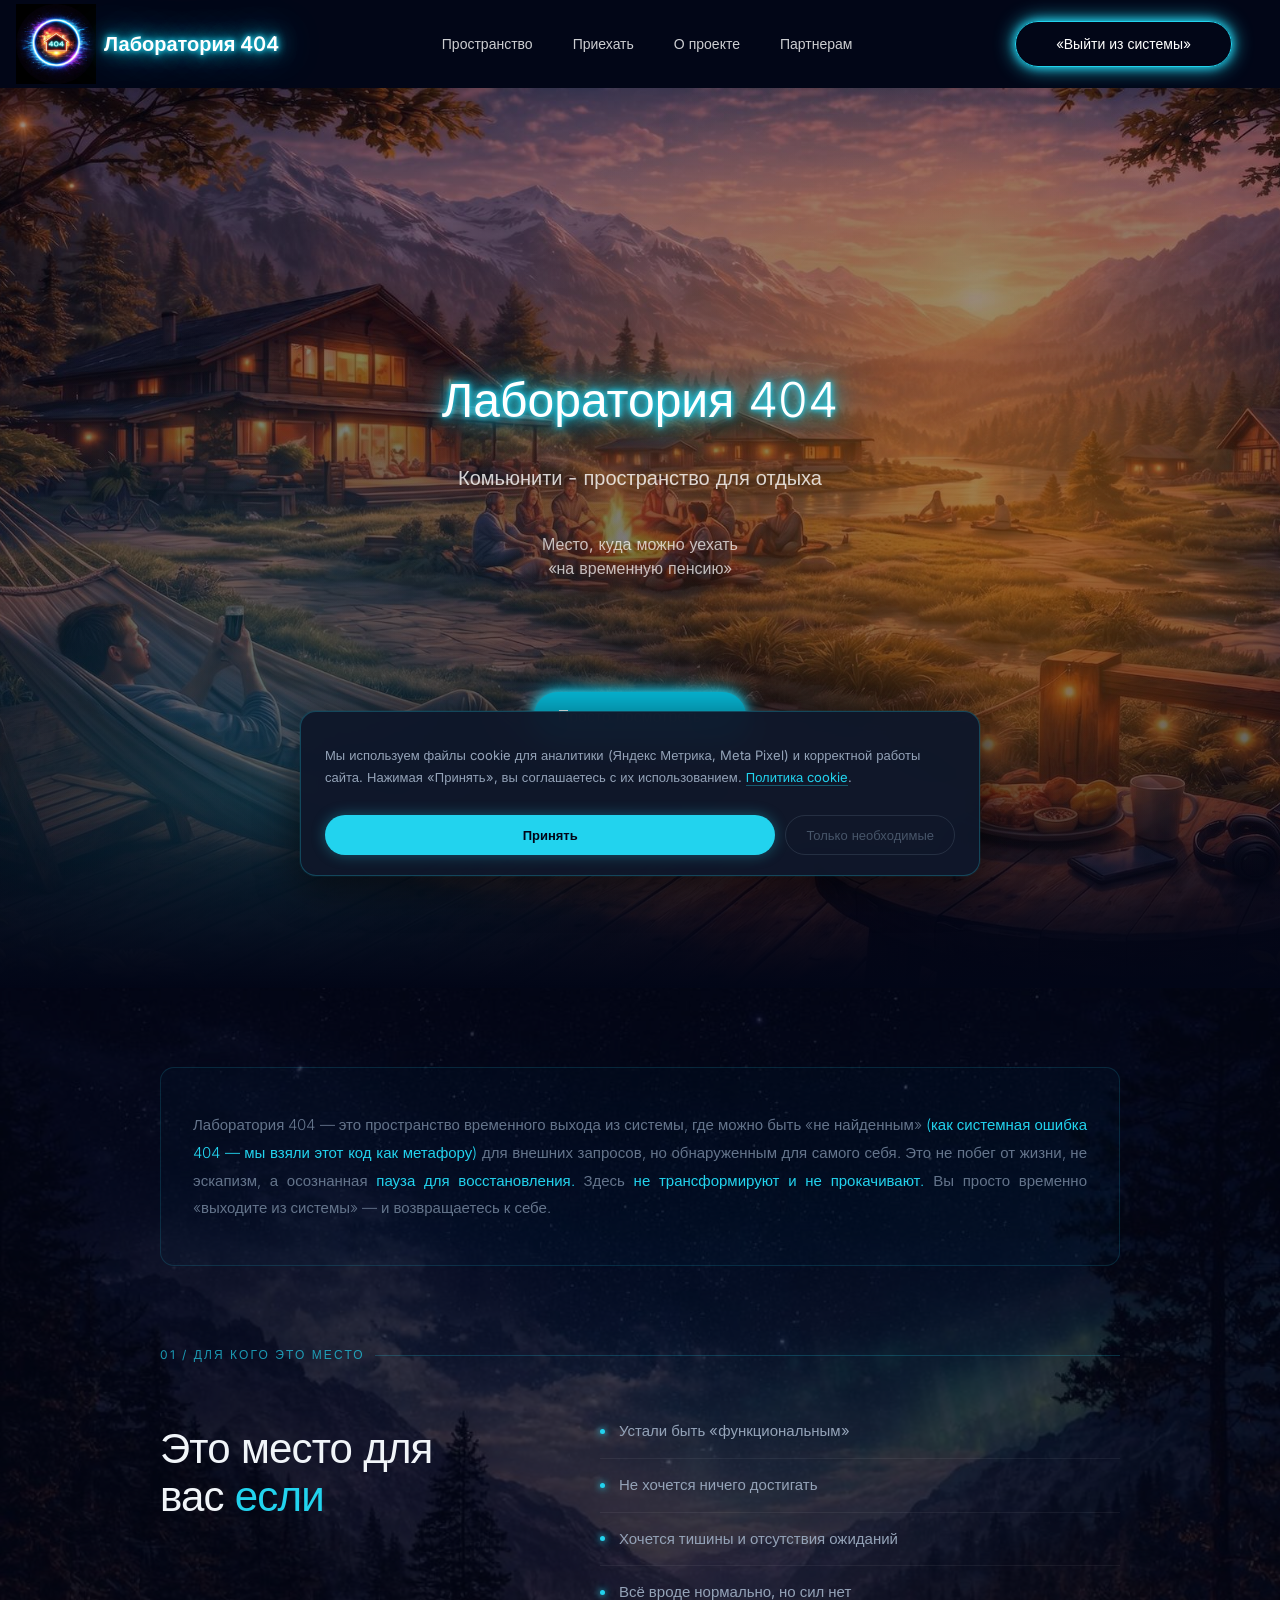
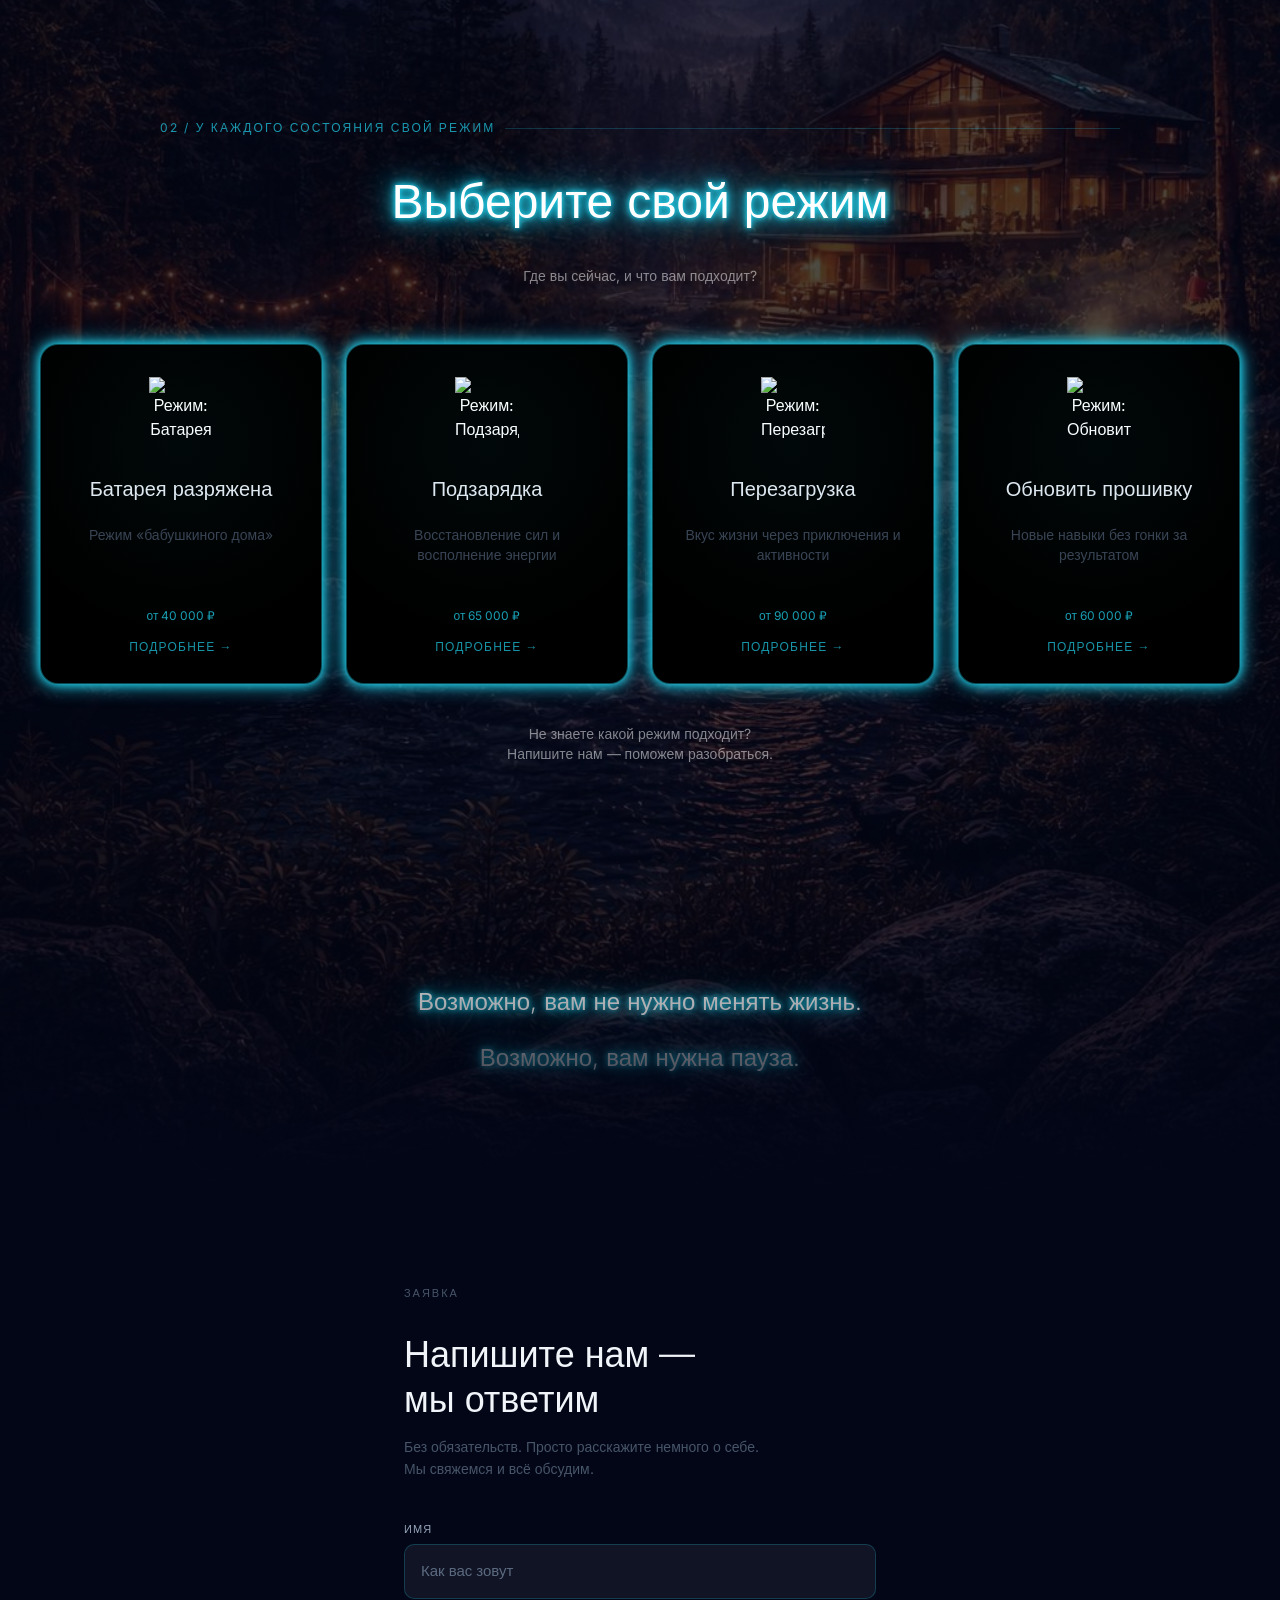
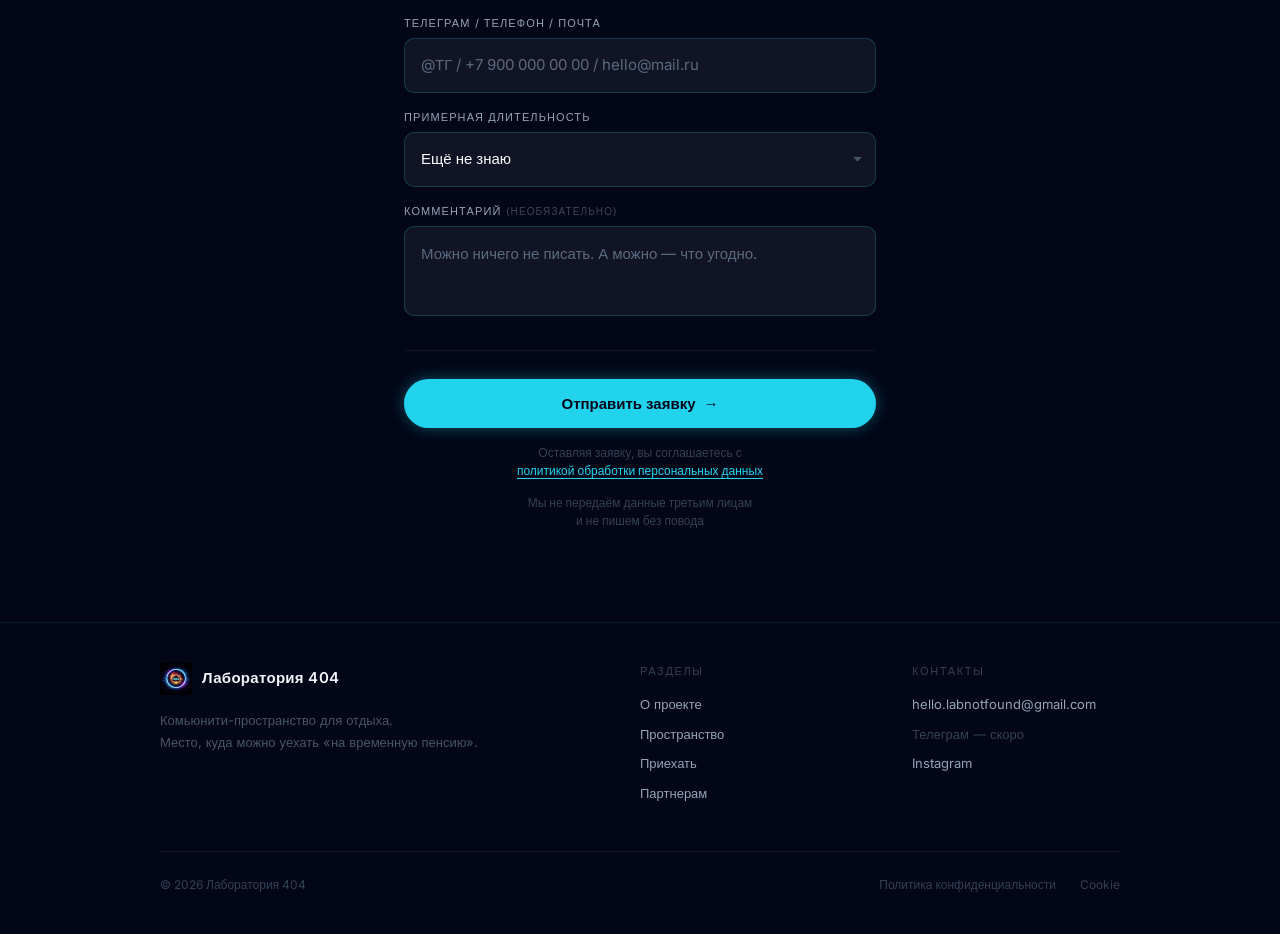
==== commit ab375ed5: "Update index.html" ====
--- a/index.html
+++ b/index.html
@@ -39,6 +39,7 @@
   <meta name="twitter:image" content="https://labnotfound.ru/hero.jpg">
 
   <!-- Иконки -->
+  <link rel="icon" href="/favicon-120.png" type="image/png" sizes="120x120">
   <link rel="icon" href="https://labnotfound.ru/favicon.ico" type="image/x-icon">
   <link rel="apple-touch-icon" sizes="180x180" href="/apple-touch-icon.png">
 
@@ -877,9 +878,9 @@
 
   <!-- Десктопное меню -->
   <nav class="hidden md:flex space-x-10 text-sm opacity-80">
-    <a href="/o-proekte/">О проекте</a>
     <a href="/prostranstvo/">Пространство</a>
     <a href="/priehat/">Приехать</a>
+    <a href="/o-proekte/">О проекте</a>
     <a href="/partneram/">Партнерам</a>
   </nav>
 
@@ -892,9 +893,9 @@
      class="fixed inset-0 bg-slate-950 bg-opacity-95 flex-col items-center justify-center gap-8 text-xl z-40"
      style="display: none;">
 <a href="/" style="color:#22d3ee; text-decoration:none;">Главная</a>
-  <a href="/o-proekte/" class="opacity-80 hover:opacity-100">О проекте</a>
   <a href="/prostranstvo/" class="opacity-80 hover:opacity-100">Пространство</a>
   <a href="/priehat/" class="opacity-80 hover:opacity-100">Приехать</a>
+  <a href="/o-proekte/" class="opacity-80 hover:opacity-100">О проекте</a>
   <a href="/partneram/" class="opacity-80 hover:opacity-100">Партнерам</a>
 <button onclick="scrollToForm()" class="border border-cyan-400 px-10 py-3 rounded-full text-sm hover:bg-cyan-400 hover:text-black transition glow-btn mt-4">
     «Выйти из системы»
